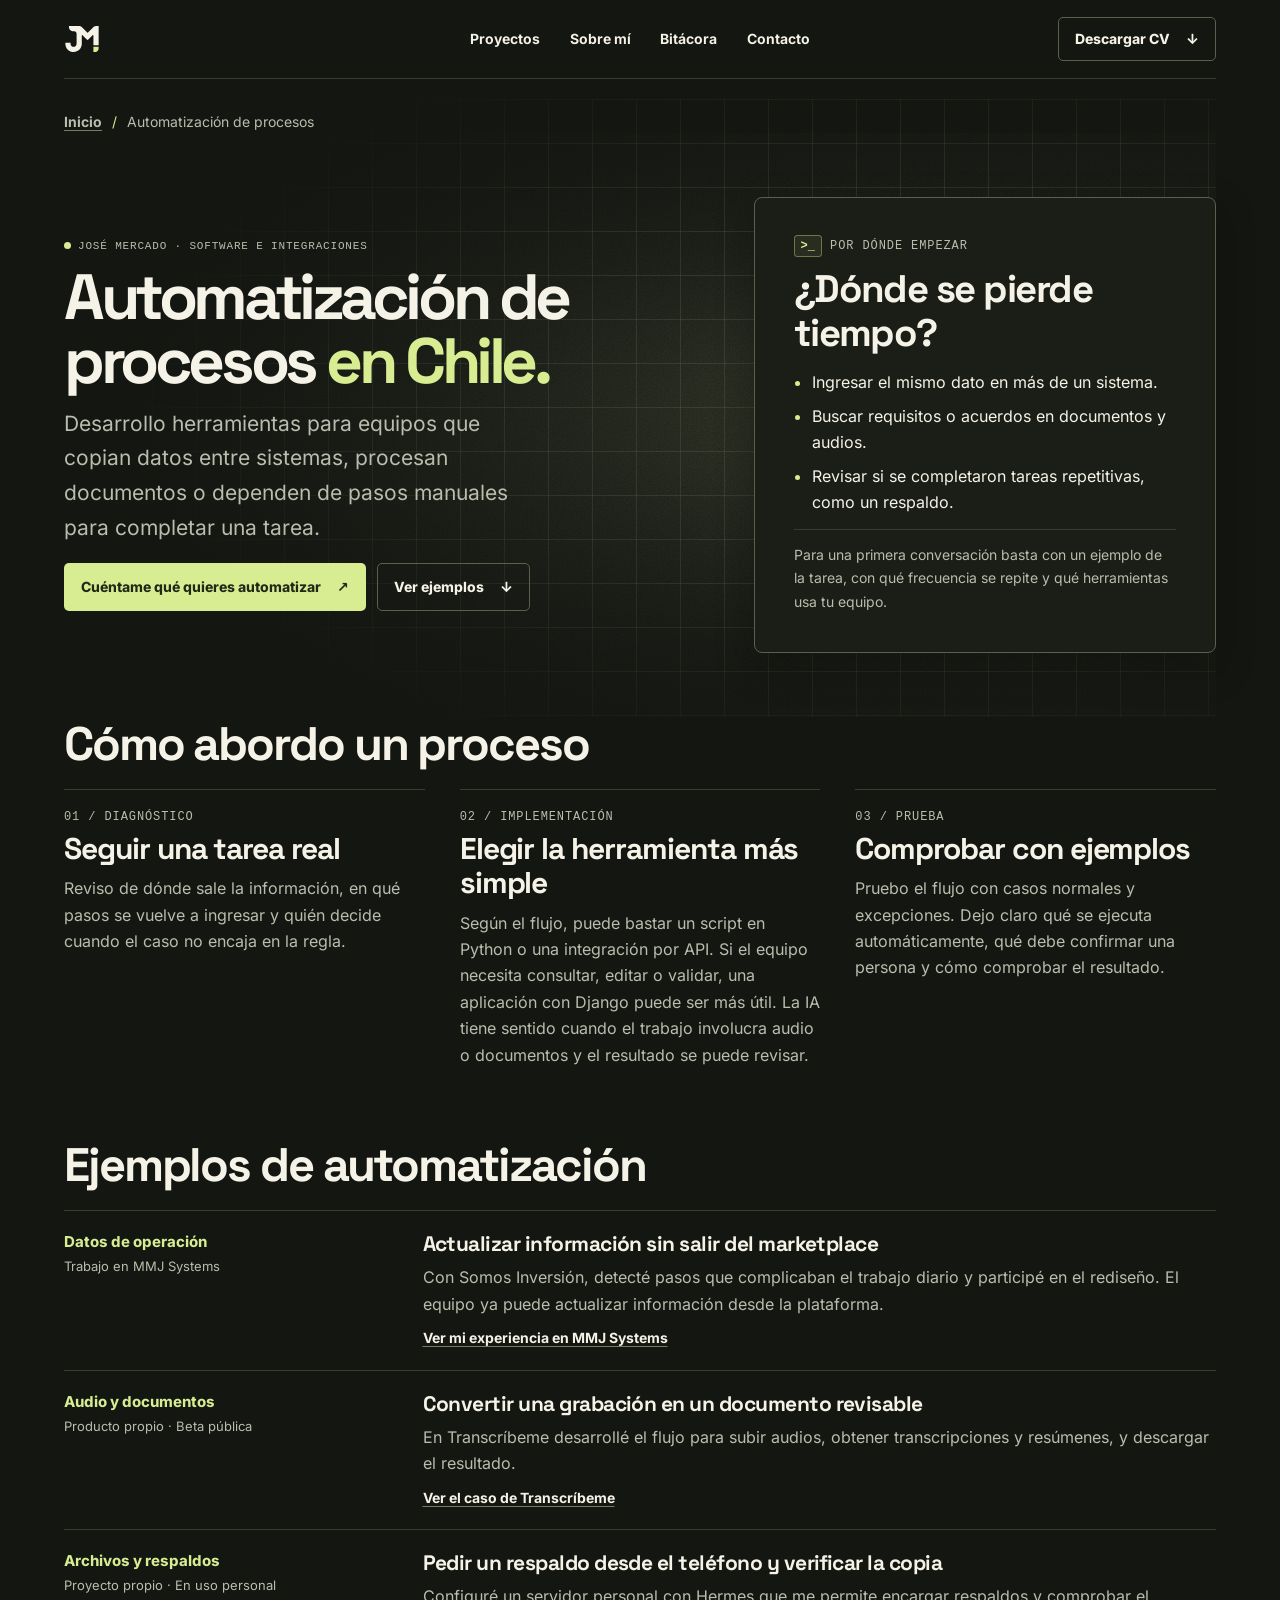
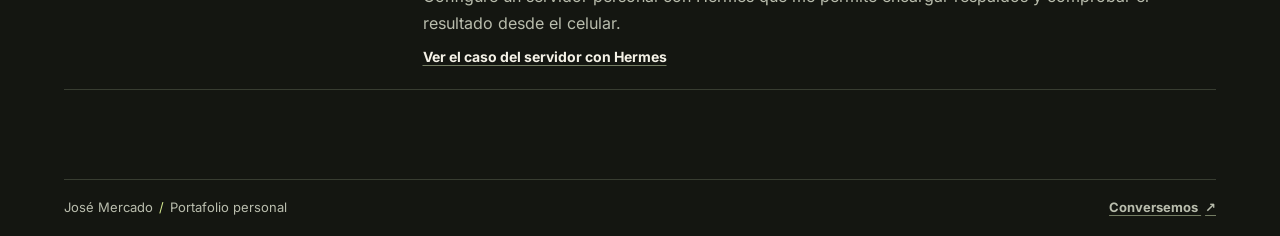
==== automatizacion/index.html @ 2c419023 "feat: integra el portafolio Estudio técnico y su base de SEO" ====
<!doctype html>
<html lang="es-CL">
<head>
  <meta charset="utf-8">
  <meta name="viewport" content="width=device-width, initial-scale=1">
  <meta name="theme-color" content="#141611">
  <meta name="description" content="Automatización de procesos en Chile con José Mercado: desarrollo de software e integraciones para reducir tareas manuales y conectar datos y documentos.">
  <meta name="robots" content="max-image-preview:large">
  <title>Automatización de procesos en Chile | José Mercado</title>
  <link rel="canonical" href="https://josemercado.cl/automatizacion/">
  <meta property="og:type" content="website">
  <meta property="og:site_name" content="José Mercado">
  <meta property="og:locale" content="es_CL">
  <meta property="og:title" content="Automatización de procesos en Chile | José Mercado">
  <meta property="og:description" content="Desarrollo software e integraciones para reducir tareas manuales y conectar datos y documentos.">
  <meta property="og:url" content="https://josemercado.cl/automatizacion/">
  <meta property="og:image" content="https://josemercado.cl/assets/social/jose-mercado.jpg">
  <meta property="og:image:width" content="1200">
  <meta property="og:image:height" content="630">
  <meta property="og:image:alt" content="Retrato de José Mercado junto a su monograma JM">
  <meta name="twitter:card" content="summary_large_image">
  <link rel="icon" type="image/svg+xml" sizes="any" href="../assets/monograma-jm.svg">
  <link rel="stylesheet" href="../assets/fonts/brand.css">
  <link rel="stylesheet" href="../assets/site.css">
  <script type="application/ld+json">
  {
    "@context": "https://schema.org",
    "@graph": [
      {
        "@type": "WebPage",
        "@id": "https://josemercado.cl/automatizacion/#pagina",
        "url": "https://josemercado.cl/automatizacion/",
        "name": "Automatización de procesos en Chile | José Mercado",
        "inLanguage": "es-CL",
        "isPartOf": {"@id": "https://josemercado.cl/#website"},
        "mainEntity": {"@id": "https://josemercado.cl/automatizacion/#servicio"},
        "breadcrumb": {"@id": "https://josemercado.cl/automatizacion/#migas"}
      },
      {
        "@type": "Service",
        "@id": "https://josemercado.cl/automatizacion/#servicio",
        "name": "Automatización de procesos",
        "serviceType": "Automatización de procesos y desarrollo de software",
        "provider": {"@type": "Person", "@id": "https://josemercado.cl/#jose-mercado", "name": "José Mercado", "url": "https://josemercado.cl/"},
        "areaServed": {"@type": "Country", "name": "Chile"}
      },
      {
        "@type": "BreadcrumbList",
        "@id": "https://josemercado.cl/automatizacion/#migas",
        "itemListElement": [
          {"@type": "ListItem", "position": 1, "name": "Inicio", "item": "https://josemercado.cl/"},
          {"@type": "ListItem", "position": 2, "name": "Automatización de procesos", "item": "https://josemercado.cl/automatizacion/"}
        ]
      }
    ]
  }
  </script>
</head>
<body>
  <a class="skip" href="#contenido">Ir al contenido</a>
  <header class="shell">
    <nav class="nav" aria-label="Navegación principal">
      <a class="brand" href="../" aria-label="José Mercado, inicio"><img class="brand-mark" src="../assets/monograma-jm.svg" width="60" height="60" alt=""></a>
      <div class="nav-links"><a href="../#proyectos">Proyectos</a><a href="../#perfil">Sobre mí</a><a href="../#bitacora">Bitácora</a><a href="../#contacto">Contacto</a></div>
      <a class="button button-outline nav-cv" href="../cv/jose-mercado.pdf" download>Descargar CV <span aria-hidden="true">↓</span></a>
    </nav>
  </header>
  <main class="shell case-page" id="contenido" tabindex="-1">
    <nav class="breadcrumbs" aria-label="Ruta de navegación">
      <a class="text-link" href="../">Inicio</a><span aria-hidden="true">/</span><span aria-current="page">Automatización de procesos</span>
    </nav>
    <header class="case-feature service-feature">
      <div>
        <p class="eyebrow case-meta"><span class="status-dot" aria-hidden="true"></span> José Mercado · Software e integraciones</p>
        <h1>Automatización de procesos <em>en Chile.</em></h1>
        <p class="case-lead">Desarrollo herramientas para equipos que copian datos entre sistemas, procesan documentos o dependen de pasos manuales para completar una tarea.</p>
        <div class="actions">
          <a class="button button-solid" href="mailto:josemercado.musica@gmail.com?subject=Automatizaci%C3%B3n%20de%20procesos">Cuéntame qué quieres automatizar <span aria-hidden="true">↗</span></a>
          <a class="button button-outline" href="#ejemplos">Ver ejemplos <span aria-hidden="true">↓</span></a>
        </div>
      </div>
      <aside class="service-panel">
        <p class="eyebrow"><span class="terminal-prompt" aria-hidden="true">&gt;_</span> Por dónde empezar</p>
        <h2>¿Dónde se pierde tiempo?</h2>
        <ul>
          <li>Ingresar el mismo dato en más de un sistema.</li>
          <li>Buscar requisitos o acuerdos en documentos y audios.</li>
          <li>Revisar si se completaron tareas repetitivas, como un respaldo.</li>
        </ul>
        <p>Para una primera conversación basta con un ejemplo de la tarea, con qué frecuencia se repite y qué herramientas usa tu equipo.</p>
      </aside>
    </header>
    <section class="service-section" aria-labelledby="enfoque">
      <h2 id="enfoque">Cómo abordo un proceso</h2>
      <div class="case-details">
        <section><p class="eyebrow">01 / Diagnóstico</p><h3>Seguir una tarea real</h3><p>Reviso de dónde sale la información, en qué pasos se vuelve a ingresar y quién decide cuando el caso no encaja en la regla.</p></section>
        <section><p class="eyebrow">02 / Implementación</p><h3>Elegir la herramienta más simple</h3><p>Según el flujo, puede bastar un script en Python o una integración por API. Si el equipo necesita consultar, editar o validar, una aplicación con Django puede ser más útil. La IA tiene sentido cuando el trabajo involucra audio o documentos y el resultado se puede revisar.</p></section>
        <section><p class="eyebrow">03 / Prueba</p><h3>Comprobar con ejemplos</h3><p>Pruebo el flujo con casos normales y excepciones. Dejo claro qué se ejecuta automáticamente, qué debe confirmar una persona y cómo comprobar el resultado.</p></section>
      </div>
    </section>
    <section class="service-section" aria-labelledby="ejemplos">
      <h2 id="ejemplos">Ejemplos de automatización</h2>
      <div class="data-list">
        <article class="data-row">
          <div class="data-meta"><span>Datos de operación</span><span>Trabajo en MMJ Systems</span></div>
          <div><h3>Actualizar información sin salir del marketplace</h3><p>Con Somos Inversión, detecté pasos que complicaban el trabajo diario y participé en el rediseño. El equipo ya puede actualizar información desde la plataforma.</p><a class="text-link" href="../#experiencia">Ver mi experiencia en MMJ Systems</a></div>
        </article>
        <article class="data-row">
          <div class="data-meta"><span>Audio y documentos</span><span>Producto propio · Beta pública</span></div>
          <div><h3>Convertir una grabación en un documento revisable</h3><p>En Transcríbeme desarrollé el flujo para subir audios, obtener transcripciones y resúmenes, y descargar el resultado.</p><a class="text-link" href="../proyectos/transcribeme.html">Ver el caso de Transcríbeme</a></div>
        </article>
        <article class="data-row">
          <div class="data-meta"><span>Archivos y respaldos</span><span>Proyecto propio · En uso personal</span></div>
          <div><h3>Pedir un respaldo desde el teléfono y verificar la copia</h3><p>Configuré un servidor personal con Hermes que me permite encargar respaldos y comprobar el resultado desde el celular.</p><a class="text-link" href="../proyectos/servidor-hermes.html">Ver el caso del servidor con Hermes</a></div>
        </article>
      </div>
    </section>
  </main>
  <footer class="footer shell"><span>José Mercado <span class="footer-divider" aria-hidden="true">/</span> Portafolio personal</span><a class="text-link" href="../#contacto">Conversemos <span aria-hidden="true">↗</span></a></footer>
</body>
</html>
---- assets/fonts/brand.css ----
@font-face {
  font-family: "Space Grotesk";
  src: url("space-grotesk-latin.woff2") format("woff2");
  font-style: normal;
  font-weight: 300 700;
  font-display: swap;
}

@font-face {
  font-family: Inter;
  src: url("inter-latin.woff2") format("woff2");
  font-style: normal;
  font-weight: 400 800;
  font-display: swap;
}

:root {
  --brand-display: "Space Grotesk", system-ui, sans-serif;
  --brand-body: Inter, system-ui, sans-serif;
  --brand-mono: "SFMono-Regular", Consolas, "Liberation Mono", monospace;
}
---- assets/site.css ----
:root {
  --bg: #141611;
  --panel: #1b1e16;
  --text: #f5f2e7;
  --muted: #b9bdad;
  --line: #383d31;
  --line-control: #59614d;
  --accent: #d8ec91;
  --accent-ink: #222817;
  --record: #ed8872;
  --paper: #edebdc;
  --paper-ink: #272b20;
  --paper-muted: #515747;
  --paper-line: #c9cbbb;
  --gutter: clamp(21px, 5vw, 72px);
  --wide: 1264px;
  --inset: clamp(130px, 15vw, 214px);
  --radius-control: 5px;
  --radius-surface: 8px;
  --radius-inset: 4px;
  --shadow-surface: 0 14px 36px #080a075c;
  --grain: url("media/grano.svg");
  --cable-route: url("media/ruta-senal.svg");
  --scan-lines: repeating-linear-gradient(180deg, #d8ec9112 0 1px, transparent 1px 5px);
  --work-grid:
    linear-gradient(#b5cb9030 1px, transparent 1px),
    linear-gradient(90deg, #b5cb9030 1px, transparent 1px);
  --mono: var(--brand-mono);
  color-scheme: dark;
  scroll-behavior: smooth;
  font-family: var(--brand-body);
  color: var(--text);
  background: var(--bg);
}

*, *::before, *::after { box-sizing: border-box; }
body { margin: 0; line-height: 1.65; }
img, video { display: block; max-width: 100%; }
a { color: inherit; text-decoration: none; }
button { color: inherit; font: inherit; cursor: pointer; }
h1, h2, h3, h4, p, figure { margin: 0; }
h1, h2, h3, h4 { font-family: var(--brand-display); font-weight: 700; line-height: 1.15; }
.journey h2 em, .section h2 em, .case-feature h1 em {
  color: var(--heading-accent, var(--accent));
  font: inherit;
}
:focus-visible { outline: 2px solid var(--accent); outline-offset: 5px; }
::selection { color: var(--accent-ink); background: var(--accent); }
[hidden] { display: none !important; }
[id] { scroll-margin-block-start: 24px; }
main:focus { outline: none; }
.sr-only {
  position: absolute;
  width: 1px;
  height: 1px;
  padding: 0;
  margin: -1px;
  clip-path: inset(50%);
  overflow: hidden;
  white-space: nowrap;
}

.shell { width: min(var(--wide), calc(100% - var(--gutter) - var(--gutter))); margin-inline: auto; }
.skip {
  position: fixed;
  z-index: 10;
  inset: 12px auto auto 12px;
  padding: 8px 16px;
  transform: translateY(-150%);
  color: var(--accent-ink);
  background: var(--accent);
  font-weight: 750;
}
.skip:focus { transform: translateY(0); }
.nav {
  display: grid;
  grid-template-columns: minmax(0, 1fr) auto minmax(0, 1fr);
  align-items: center;
  gap: 24px;
  min-height: 79px;
  border-bottom: 1px solid var(--line);
}
.brand {
  width: max-content;
  min-width: 44px;
  min-height: 44px;
  display: inline-grid;
  place-items: center;
  margin-inline-start: -12px;
}
.brand-mark { width: 60px; height: 60px; }
.nav-links { display: flex; align-items: center; gap: clamp(15px, 2.3vw, 33px); font-size: 14px; font-weight: 680; }
.nav-links a { display: inline-flex; align-items: center; min-height: 44px; }
.nav-links a:hover, .text-link:hover { color: var(--accent); }
.nav-cv { justify-self: end; }
.button {
  min-height: 48px;
  display: inline-flex;
  align-items: center;
  justify-content: space-between;
  gap: 16px;
  padding: 9px 16px;
  border: 1px solid transparent;
  border-radius: var(--radius-control);
  font-size: 14px;
  font-weight: 760;
  line-height: 1.3;
}
.button span { flex: none; }
.button-solid { color: var(--accent-ink); background: var(--accent); }
.button-solid:hover { background: #e7f3ba; }
.button-outline { border-color: var(--line-control); }
.button-outline:hover { border-color: var(--accent); color: var(--accent); }
.nav .button { min-height: 44px; }
.actions { display: flex; flex-wrap: wrap; gap: 11px; }
.eyebrow {
  font: 500 12px/1.5 var(--mono);
  color: var(--muted);
  text-transform: uppercase;
  letter-spacing: .075em;
}
.signal-dot, .status-dot, .record-dot {
  display: inline-block;
  width: 7px;
  height: 7px;
  flex: 0 0 7px;
  border-radius: 50%;
  background: var(--accent);
}
.record-dot { background: var(--record); }

.hero {
  display: grid;
  grid-template-columns: minmax(0, .91fr) minmax(0, 1.09fr);
  gap: clamp(32px, 5vw, 72px);
  align-items: center;
  padding-block: clamp(52px, 6vw, 87px) 49px;
}
.hero-copy { min-width: 0; }
.hero-index { display: flex; align-items: center; gap: 10px; margin-bottom: 22px; }
.terminal-prompt {
  flex: none;
  padding: 3px 6px;
  border: 1px solid #d8ec9161;
  border-radius: 3px;
  background: #d8ec9113;
  color: var(--accent);
  font: 700 12px/1.15 var(--mono);
  letter-spacing: 0;
}
.index-divider { color: #7e846d; }
.hero h1 {
  font-size: clamp(60px, 7.25vw, 113px);
  letter-spacing: -.077em;
  line-height: .91;
  margin-inline-start: -.026em;
}
.hero-surname { display: block; }
.name-signal { color: var(--accent); }
.hero-role { max-width: 27ch; margin-top: 26px; font-weight: 710; font-size: clamp(20px, 2vw, 28px); line-height: 1.27; letter-spacing: -.037em; }
.hero-intro { max-width: 41ch; margin-block: 13px 23px; color: var(--muted); font-size: clamp(15px, 1.2vw, 17px); }
.hero-utilities { display: flex; flex-wrap: wrap; align-items: center; gap: 0 17px; margin-top: 8px; }
.hero-utilities .text-link { display: inline-flex; align-items: center; min-height: 44px; color: var(--muted); font-size: 13px; }
.hero-utilities .text-link:hover { color: var(--accent); }
.depth-section { position: relative; isolation: isolate; }
.depth-field { position: absolute; inset: 0; z-index: -1; overflow: hidden; pointer-events: none; }
.depth-field::before, .depth-field::after { content: ""; position: absolute; inset: -132px 0; }
html[data-motion="on"] .depth-field::before {
  transform: translate3d(0, calc(var(--depth-phase, 0) * var(--depth-far, 106px)), 0);
}
html[data-motion="on"] .depth-field::after {
  transform: translate3d(0, calc(var(--depth-phase, 0) * var(--depth-near, -84px)), 0);
}
.depth-stage {
  --depth-far: 156px;
  --depth-near: -80px;
  background:
    radial-gradient(ellipse at 82% 17%, #30261b 0%, transparent 59%),
    radial-gradient(ellipse at 8% 19%, #25311b 0%, transparent 57%),
    var(--bg);
}
.depth-stage .depth-field::before {
  inset: -162px 0 auto 9%;
  height: clamp(610px, 67vw, 960px);
  background: url("media/sala-jazz-parallax.webp") center 42% / cover no-repeat;
  mask-image: radial-gradient(ellipse 82% 81% at 80% 22%, #000 29%, transparent 87%);
  opacity: .38;
}
.depth-stage .depth-field::after {
  background:
    radial-gradient(ellipse at 8% 32%, #14161166 0%, transparent 53%),
    var(--cable-route) right 3vw top 178px / min(1010px, 84%) auto no-repeat,
    var(--scan-lines) left top 122px / 55% 455px no-repeat,
    linear-gradient(transparent 16%, #1416117a 49%, var(--bg) 87%),
    var(--grain);
  opacity: .68;
}
.depth-stage .discipline-strip { background: #141611a8; }

.depth-work {
  --depth-far: 124px;
  --depth-near: -96px;
  background: radial-gradient(ellipse at 85% 22%, #303b25 0%, transparent 71%), #181d15;
}
.depth-work .depth-field::before, .case-feature::before {
  background: var(--work-grid);
  background-size: 44px 44px;
}
.depth-work .depth-field::before {
  mask-image: radial-gradient(ellipse 74% 62% at 77% 42%, #000 19%, transparent 100%);
}
.depth-work .depth-field::after {
  background:
    repeating-linear-gradient(90deg, #d8ec914f 0 1px, transparent 1px 13px) right 9% top 25% / min(23vw, 290px) 9px no-repeat,
    radial-gradient(ellipse at 1% 77%, #89a07125 0%, transparent 52%),
    var(--grain);
  opacity: .55;
}
.depth-work .case-card { box-shadow: var(--shadow-surface); }
.depth-work .gallery-card { background: #1b2018f5; }

.depth-sound {
  border-top: 1px solid #393427;
  background: radial-gradient(ellipse at 24% 36%, #392b20 0%, transparent 66%), #1a1914;
}
.depth-sound .depth-field::before {
  background: repeating-radial-gradient(circle closest-side at 86% 36%, #dbbb8e24 0 1px, transparent 1px 11px);
  mask-image: radial-gradient(ellipse 67% 67% at 88% 40%, #000 5%, transparent 100%);
}
.depth-sound .depth-field::after {
  background:
    radial-gradient(ellipse at 56% 104%, #141611 31%, transparent 68%),
    var(--cable-route) right -6vw top 20% / min(800px, 83%) auto no-repeat,
    var(--grain);
  opacity: .60;
}
.depth-sound .profile-portrait img {
  border: 1px solid #a4916b66;
  box-shadow: var(--shadow-surface);
}

.film { min-width: 0; }
.signal-console {
  --console-active: var(--accent);
  padding: 0 clamp(7px, 1vw, 13px);
  border: 1px solid #4e5941;
  border-radius: var(--radius-surface);
  background: linear-gradient(157deg, #252b1f, #151912 69%);
  box-shadow: var(--shadow-surface);
}
.signal-console[data-channel="0"] { --console-active: var(--record); }
.console-header, .console-channels {
  display: flex;
  align-items: center;
  justify-content: space-between;
  font: 500 11px/1.2 var(--mono);
  color: var(--muted);
  letter-spacing: .075em;
  text-transform: uppercase;
}
.console-header { min-height: 36px; gap: 12px; }
.console-label { display: inline-flex; align-items: center; gap: 8px; }
.console-port {
  display: inline-grid;
  place-items: center;
  width: 12px;
  height: 12px;
  border: 1px solid currentColor;
  border-radius: 50%;
  color: #9da78c;
  flex: 0 0 12px;
}
.console-port::after { content: ""; width: 4px; height: 4px; border-radius: 50%; background: currentColor; }
.console-meter {
  width: clamp(54px, 14%, 86px);
  height: 7px;
  background: linear-gradient(90deg, var(--accent) 0 61%, #535e46 61%);
  mask-image: repeating-linear-gradient(90deg, #000 0 4px, transparent 4px 7px);
}
.console-channels { display: grid; grid-template-columns: repeat(3, minmax(0, 1fr)); min-height: 37px; }
.console-channel { position: relative; display: flex; align-items: center; justify-content: center; gap: clamp(4px, .8vw, 10px); padding-inline: 3px; }
.console-channel + .console-channel { border-inline-start: 1px solid var(--line-control); }
.console-channel b { font-weight: 500; color: #a1ad91; }
.signal-console[data-channel="0"] .console-channel:nth-child(1) .console-port,
.signal-console[data-channel="1"] .console-channel:nth-child(2) .console-port,
.signal-console[data-channel="2"] .console-channel:nth-child(3) .console-port {
  color: var(--console-active);
}
.film-frame {
  position: relative;
  aspect-ratio: 16 / 9.4;
  isolation: isolate;
  overflow: hidden;
  border: 1px solid #50523f;
  border-radius: var(--radius-surface);
  background: radial-gradient(ellipse at 42% 58%, #493c29 0%, #25281e 50%, #151611 100%);
}
.film-frame::after, .case-feature .case-visual::after {
  content: "";
  position: absolute;
  inset: 8px;
  z-index: 2;
  border: 1px solid currentColor;
  border-radius: var(--radius-inset);
  opacity: .25;
  pointer-events: none;
}
.film-frame::after { color: var(--text); opacity: .16; }
.film-backplate { display: none; position: absolute; inset: -10% 0; width: 100%; height: 120%; object-fit: cover; }
.film-window { position: absolute; inset: 0; overflow: hidden; }
.film-scene { position: absolute; inset: 0; visibility: hidden; opacity: 0; }
.film-frame[data-scene="0"] .film-room,
.film-frame[data-scene="1"] .film-transcript,
.film-frame[data-scene="2"] .film-hermes { visibility: visible; opacity: 1; }
.film-poster, .film-video { position: absolute; inset: 0; width: 100%; height: 100%; object-fit: cover; }
.film-poster { z-index: 1; }
.film-frame[data-video-ready] .film-poster { visibility: hidden; }
html[data-motion="on"] .film-backplate[src] { display: block; transform: translate3d(0, var(--parallax-back, 0px), 0); }
html[data-motion="on"] .film-window {
  inset: 14% 8.5% 11%;
  transform: translate3d(0, var(--parallax-front, 0px), 0);
  border: 1px solid #fff4d54d;
  border-radius: var(--radius-control);
  box-shadow: var(--shadow-surface);
}
html[data-motion="on"] .film-scene { transition: opacity 220ms ease, visibility 220ms; }
.film-transcript, .film-hermes {
  display: grid;
  grid-template-rows: auto minmax(0, 1fr);
  align-items: center;
  justify-items: center;
  gap: 10px;
  padding: 15px min(7%, 32px);
  background: #20251a;
}
.film-transcript img { width: min(97%, 410px); max-height: 100%; object-fit: contain; height: auto; border-radius: 6px; }
.film-hermes .flow-mini { width: min(100%, 410px); }
.film-mark {
  position: absolute;
  z-index: 3;
  inset: auto auto 18px 18px;
  display: flex;
  align-items: center;
  gap: 8px;
  padding: 7px 9px;
  background: #161913e8;
  color: #f6f1dd;
  border: 1px solid #dee3b43c;
  border-radius: 3px;
  font: 500 clamp(8px, .9vw, 11px)/1.4 var(--mono);
  letter-spacing: .06em;
}
.film-mark .signal-dot { width: 6px; height: 6px; flex-basis: 6px; }
.film-mark .signal-dot { background: var(--console-active, var(--accent)); }
.film-caption {
  min-height: 52px;
  display: flex;
  flex-wrap: wrap;
  align-items: center;
  justify-content: space-between;
  gap: 0 12px;
  padding-top: 7px;
  color: var(--muted);
  font-size: 13px;
}
.film-caption strong { color: var(--text); font-weight: 750; }
.film-note::before { content: " / "; opacity: .8; }
.film-progress { display: none; }
html[data-motion="on"] .film-progress { display: inline-flex; align-items: center; gap: 9px; font: 11px var(--mono); }
.film-progress-track { display: block; width: clamp(45px, 7vw, 92px); height: 2px; background: var(--line); }
.film-progress-track span { display: block; width: 100%; height: 100%; background: var(--accent); transform: scaleX(0); transform-origin: left; }
.motion-button {
  display: inline-flex;
  align-items: center;
  gap: 5px;
  min-height: 44px;
  padding: 0 4px;
  background: transparent;
  border: 0;
  color: var(--muted);
  font-size: 12px;
  font-weight: 680;
}
.motion-button:hover, .motion-button[aria-pressed="true"] { color: var(--accent); }
.motion-button svg { width: 16px; height: 16px; }
html[data-motion="off"] { scroll-behavior: auto; }

.journey { grid-column: 1 / -1; min-width: 0; }
html[data-motion="on"] #recorrido { scroll-margin-block-start: clamp(130px, 43vh, 430px); }
.journey-heading { margin-bottom: 23px; }
.journey h2 { font-size: clamp(31px, 4vw, 59px); letter-spacing: -.057em; }
.journey-hint { display: none; }
html[data-motion="on"] .journey-hint { display: block; margin-top: 7px; color: var(--muted); font-size: 13px; }
.journey-hint span { color: var(--accent); }
.journey-chapters { display: grid; grid-template-columns: repeat(3, minmax(0, 1fr)); gap: 20px; list-style: none; margin: 0; padding: 0; }
.journey-chapter { position: relative; min-width: 0; border-top: 1px solid var(--line); padding-block: 19px 12px; }
.journey-chapter .eyebrow span, .journey-exit { color: var(--accent); }
.journey-chapter h3 { margin-block: 8px; font-size: clamp(21px, 2.4vw, 33px); letter-spacing: -.042em; }
.journey-chapter > p:not(.eyebrow) { color: var(--muted); }
.journey-chapter .text-link, .journey-exit { margin-top: 11px; font-size: 14px; }
.chapter-still { margin-top: 13px; }
.chapter-still img { width: 100%; height: auto; border: 1px solid var(--line); border-radius: 6px; }
.chapter-flow { padding: 10px 12px; border: 1px solid var(--line); border-radius: 6px; background: var(--panel); font: 13px/1.55 var(--mono); }
.chapter-flow span { color: var(--accent); }

@media (min-width: 881px) and (min-height: 660px) {
  html[data-motion="on"] .hero { grid-template-rows: auto 1fr; align-items: start; row-gap: clamp(41px, 5vw, 72px); }
  html[data-motion="on"] .hero-copy { grid-column: 1; grid-row: 1; }
  html[data-motion="on"] .film { grid-column: 2; grid-row: 1 / span 2; position: sticky; align-self: start; top: clamp(20px, 8vh, 88px); }
  html[data-motion="on"] .journey { grid-column: 1; grid-row: 2; }
  html[data-motion="on"] .journey-chapters { grid-template-columns: 1fr; gap: 0; }
  html[data-motion="on"] .journey-chapter { min-height: 210px; padding: 24px 0 28px 17px; border-left: 1px solid var(--line); }
  html[data-motion="on"] .journey-chapter[data-current] { border-left-color: var(--accent); }
  html[data-motion="on"] .chapter-still { position: absolute; width: 1px; height: 1px; padding: 0; margin: -1px; clip-path: inset(50%); overflow: hidden; }
}

.discipline-strip {
  display: grid;
  grid-template-columns: repeat(3, minmax(0, 1fr));
  margin: 0;
  padding: 0;
  list-style: none;
  border-block: 1px solid var(--line);
  font-weight: 650;
  font-size: 13px;
  color: var(--muted);
}
.discipline-strip li { padding-block: 15px; }
.discipline-strip li + li { border-left: 1px solid var(--line); padding-inline-start: clamp(10px, 2.5vw, 34px); }
.discipline-strip span { font: 12px var(--mono); color: var(--accent); margin-inline-end: 9px; }

.section { padding-block: clamp(58px, 7vw, 101px); }
.section + .section { border-top: 1px solid var(--line); }
.section-heading { display: grid; grid-template-columns: var(--inset) minmax(0, 1fr); margin-bottom: clamp(27px, 3.25vw, 46px); }
.section-index { padding-top: 8px; }
.section-index > span { color: var(--accent); }
.section h2 { font-size: clamp(34px, 5vw, 68px); letter-spacing: -.065em; }
.section h2 em { letter-spacing: -.05em; }
.section-heading p:not(.section-index) { margin-top: 10px; color: var(--muted); max-width: 58ch; }
.section-inset { margin-inline-start: var(--inset); }
.project-grid { display: grid; grid-template-columns: repeat(2, minmax(0, 1fr)); gap: clamp(15px, 2.2vw, 29px); }
.case-card {
  display: flex;
  flex-direction: column;
  position: relative;
  border: 1px solid var(--line);
  border-radius: var(--radius-surface);
  background: var(--panel);
}
.case-card:hover, .case-card:focus-within { border-color: var(--line-control); }
.case-visual {
  position: relative;
  aspect-ratio: 2.02;
  display: grid;
  place-items: center;
  padding: 32px 12% 16px;
  overflow: hidden;
  border-radius: calc(var(--radius-surface) - 1px) calc(var(--radius-surface) - 1px) 0 0;
}
.case-visual-transcript { color: #324340; background: #d3ddd0; }
.case-visual-hermes { color: #dce6c0; background: #303a29; }
.case-visual::before {
  content: "";
  position: absolute;
  inset: 0;
  background-size: 25px 25px;
  background-image: linear-gradient(to right, currentcolor 1px, transparent 1px), linear-gradient(to bottom, currentcolor 1px, transparent 1px);
  opacity: .10;
  pointer-events: none;
}
.visual-label { position: absolute; inset: 12px auto auto 13px; font: 500 10px/1.4 var(--mono); letter-spacing: .055em; }
.transcript-sample { z-index: 1; width: min(100%, 330px); height: auto; border-radius: 6px; box-shadow: 0 15px 36px #18272129; }
.flow-mini {
  z-index: 1;
  position: relative;
  width: min(100%, 330px);
  display: grid;
  gap: 7px;
  margin: 0;
  padding: 10px;
  list-style: none;
  border: 1px solid #a2b48b6b;
  border-radius: var(--radius-surface);
  background: #20281b;
  box-shadow: 0 15px 36px #161e1370;
  font-size: clamp(10px, 1.25vw, 13px);
}
.flow-mini > li {
  z-index: 1;
  display: grid;
  grid-template-columns: 24px 1fr auto;
  gap: 8px;
  align-items: center;
  padding: 6px 8px;
  border-radius: var(--radius-inset);
  background: #2a3524;
  line-height: 1.3;
}
.flow-key { color: var(--accent); font: 11px/1.3 var(--mono); }
.flow-key::before { content: ""; display: inline-block; width: 4px; height: 4px; margin-right: 4px; border-block-start: 1px solid; border-inline-end: 1px solid; transform: rotate(45deg) translateY(-1px); }
.flow-check { color: var(--accent); }
.case-body { display: flex; flex: 1; flex-direction: column; align-items: start; padding: clamp(18px, 2.45vw, 32px); }
.case-meta { display: flex; align-items: baseline; gap: 7px; font-size: 11px; }
.case-body h3 { margin-top: 9px; font-size: clamp(23px, 3.1vw, 38px); font-weight: 760; letter-spacing: -.05em; }
.case-body h3 a::after { content: ""; position: absolute; z-index: 2; inset: 0; border-radius: var(--radius-surface); }
.card-link:focus-visible::after { outline: 2px solid var(--accent); outline-offset: 4px; }
.card-link:focus-visible { outline: 0; }
.case-body > p:not(.case-meta) { margin: 9px 0 19px; color: var(--muted); max-width: 49ch; }
.case-more { margin-top: auto; color: var(--accent); font-size: 14px; font-weight: 735; }
.case-more span, .text-link span { margin-inline-start: 4px; }
.more-projects { padding-top: 44px; }
.gallery-heading { display: flex; flex-wrap: wrap; justify-content: space-between; align-items: end; gap: 12px; margin-bottom: 14px; }
.gallery-heading .minor-heading { margin-bottom: 4px; }
.gallery-heading p { color: var(--muted); font-size: 14px; }
.gallery-controls { display: flex; gap: 7px; }
.gallery-controls button {
  display: inline-grid;
  place-items: center;
  width: 44px;
  height: 44px;
  padding: 0;
  border: 1px solid var(--line-control);
  border-radius: var(--radius-control);
  background: var(--bg);
  color: var(--accent);
  font-size: 21px;
}
.gallery-controls button:not([aria-disabled="true"]):hover { border-color: var(--accent); }
.gallery-controls button[aria-disabled="true"] { border-color: var(--line); color: var(--muted); opacity: .65; cursor: default; }
.gallery-rail {
  position: relative;
  display: grid;
  grid-auto-flow: column;
  grid-auto-columns: min(86%, 366px);
  gap: clamp(10px, 2vw, 17px);
  overflow-x: auto;
  overscroll-behavior-inline: contain;
  padding-bottom: 13px;
  scroll-snap-type: x proximity;
  scrollbar-color: #717a60 var(--panel);
}
html[data-motion="off"] .gallery-rail { scroll-snap-type: none; }
.gallery-card {
  scroll-snap-align: start;
  display: flex;
  flex-direction: column;
  gap: 10px;
  min-width: 0;
  padding: clamp(16px, 2vw, 23px);
  background: var(--panel);
  border: 1px solid var(--line);
  border-radius: var(--radius-surface);
}
.gallery-card h4 { font-size: clamp(20px, 2.2vw, 26px); letter-spacing: -.035em; }
.gallery-card p:not(.eyebrow) { color: var(--muted); font-size: 14px; overflow-wrap: anywhere; }
.gallery-card .eyebrow span { color: var(--accent); }
.gallery-card .gallery-status { margin-top: auto; padding-top: 10px; border-top: 1px solid var(--line); }

.minor-heading { margin-bottom: 15px; font-size: 21px; font-weight: 740; letter-spacing: -.03em; }
.data-list { border-top: 1px solid var(--line); }
.data-row { display: grid; grid-template-columns: minmax(135px, .63fr) minmax(0, 1.55fr); gap: clamp(16px, 3vw, 36px); padding-block: 19px; border-bottom: 1px solid var(--line); }
.data-meta { font-size: 13px; color: var(--muted); line-height: 1.55; }
.data-meta span { display: block; }
.data-meta span:first-child { margin-bottom: 3px; color: var(--accent); font-size: 15px; font-weight: 745; }
.data-row h3, .data-row h4 { margin-bottom: 6px; font-size: clamp(17px, 1.8vw, 21px); letter-spacing: -.025em; line-height: 1.35; }
.data-row p, .about-copy > p { color: var(--muted); }
.data-row p + p { margin-top: 9px; }
.text-link { display: inline-block; width: fit-content; text-decoration: underline; text-decoration-color: #747d63; text-underline-offset: .23em; text-decoration-thickness: 1px; font-weight: 700; }
.data-row .text-link, .credits .text-link { margin-top: 9px; font-size: 14px; }

.about-grid { display: grid; grid-template-columns: minmax(0, .8fr) minmax(0, 1.2fr); gap: clamp(24px, 6vw, 84px); align-items: start; }
.profile-portrait { width: min(100%, 381px); }
.profile-portrait img { width: 100%; height: auto; border-radius: var(--radius-surface); }
.profile-portrait figcaption { padding-top: 10px; }
.about-copy > .lead { margin-bottom: 10px; color: var(--text); font-size: clamp(22px, 2.8vw, 38px); letter-spacing: -.045em; font-weight: 710; line-height: 1.23; max-width: 28ch; }
.record-story { margin-top: 24px; padding: 21px 0 0 21px; border-top: 1px solid var(--line); border-left: 1px solid var(--line); }
.record-story .eyebrow { display: flex; align-items: center; gap: 8px; }
.record-story h3 { margin-block: 8px; font-size: clamp(20px, 2.4vw, 29px); letter-spacing: -.04em; }
.record-story > p:not(.eyebrow), .credits article > p:not(.eyebrow) { color: var(--muted); }
.record-story .text-link { margin-top: 12px; font-size: 14px; }
.audio-work { margin-top: 45px; }
.credits-title { margin-top: 33px; }
.credits { display: grid; grid-template-columns: repeat(3, minmax(0, 1fr)); gap: clamp(17px, 2.5vw, 33px); }
.credits article { border-top: 1px solid var(--line); padding-top: 14px; font-size: 14px; }
.credits h4 { margin-block: 7px; font-size: 19px; letter-spacing: -.03em; }

.paper-section { --heading-accent: #465428; --muted: var(--paper-muted); color-scheme: light; background: var(--paper); color: var(--paper-ink); }
.paper-section .section-index > span { color: #40521f; }
.paper-section :focus-visible { outline-color: #4a5e24; }
.depth-journal {
  --depth-far: 58px;
  --depth-near: -62px;
  background: radial-gradient(ellipse at 59% 18%, #f8f4e8 0%, transparent 73%), var(--paper);
}
.depth-journal .depth-field::before {
  background: repeating-linear-gradient(transparent 0 28px, #6e784420 28px 29px);
  mask-image: linear-gradient(90deg, transparent 3%, #000 33%, #000 90%, transparent);
}
.depth-journal .depth-field::after {
  background:
    linear-gradient(90deg, transparent 50%, #9e735064 50% 100%) left clamp(26px, 11vw, 180px) center / 2px 100% no-repeat,
    var(--grain);
  opacity: .64;
}
.notebook-grid { display: grid; grid-template-columns: repeat(3, minmax(0, 1fr)); border-top: 1px solid var(--paper-line); border-left: 1px solid var(--paper-line); }
.notebook-entry { min-width: 0; padding: clamp(19px, 2.4vw, 32px); border-right: 1px solid var(--paper-line); border-bottom: 1px solid var(--paper-line); }
.depth-journal .notebook-grid { box-shadow: 0 15px 37px #494f2c17; }
.depth-journal .notebook-entry { background: #f8f5e9cf; }
.notebook-entry h3 { margin: 10px 0 8px; font-size: clamp(21px, 2.25vw, 28px); font-weight: 748; letter-spacing: -.04em; }
.notebook-entry > p:not(.eyebrow) { color: var(--paper-muted); }

.skills-grid { display: grid; grid-template-columns: repeat(2, minmax(0, 1fr)); gap: 23px clamp(15px, 3vw, 35px); }
.skills-group { border-top: 1px solid var(--line); padding-top: 14px; }
.skills-group h3 { margin-bottom: 11px; font-size: 17px; letter-spacing: -.02em; }
.tags { display: flex; flex-wrap: wrap; gap: 6px; }
.tag { display: inline-flex; align-items: center; min-height: 30px; gap: 5px; padding: 3px 7px; border: 1px solid var(--line); border-radius: 4px; color: var(--muted); font: 12px/1.3 var(--mono); }
.tech-tag { padding-inline-start: 4px; }
.tech-logo-box { display: inline-flex; justify-content: center; align-items: center; width: 22px; height: 22px; flex: 0 0 auto; padding: 3px; border-radius: 3px; background: #e9e9de; }
.tech-logo-box.stack { width: auto; gap: 3px; }
.tech-logo { width: 16px; height: 16px; object-fit: contain; }
.tech-logo-box.stack .tech-logo { width: 14px; height: 14px; }
.languages { display: grid; gap: 4px; margin: 0; font-size: 14px; }
.languages div { display: grid; grid-template-columns: minmax(87px, .55fr) 1fr; gap: 8px; }
.languages dd { margin: 0; color: var(--muted); }
.diplomas { margin-top: 28px; }
.diplomas summary { cursor: pointer; font-weight: 745; padding-block: 8px; }
.diplomas summary .eyebrow { margin-inline-start: 7px; }
.diploma-grid { display: grid; grid-template-columns: repeat(2, minmax(0, 1fr)); gap: 9px 24px; margin: 10px 0 0; padding: 0; list-style: none; }
.diploma-grid li { display: flex; flex-direction: column; padding: 10px 0; border-top: 1px solid var(--line); font-size: 14px; }
.diploma-grid li > span { color: var(--muted); }

.contact { display: grid; grid-template-columns: var(--inset) minmax(0, 1fr); }
.contact p:not(.section-index) { color: var(--muted); max-width: 54ch; margin-block: 10px 21px; }
.contact-links { display: flex; flex-wrap: wrap; gap: 7px 21px; margin-top: 19px; color: var(--muted); font-size: 14px; overflow-wrap: anywhere; }
.footer { display: flex; justify-content: space-between; flex-wrap: wrap; align-items: center; gap: 7px 18px; padding-block: 17px; border-top: 1px solid var(--line); color: var(--muted); font-size: 13px; }
.footer-divider { margin-inline: 2px; color: var(--accent); }

.case-page { padding-block: 31px clamp(55px, 7vw, 96px); }
.breadcrumbs { display: flex; flex-wrap: wrap; gap: 4px 10px; color: var(--muted); font-size: 14px; }
.breadcrumbs [aria-hidden="true"] { color: var(--accent); }
.case-feature {
  position: relative;
  isolation: isolate;
  display: grid;
  grid-template-columns: minmax(0, .85fr) minmax(0, 1.15fr);
  align-items: center;
  gap: clamp(23px, 5vw, 75px);
  padding-block: clamp(29px, 5vw, 68px);
}
.case-feature::before, .case-feature::after {
  content: "";
  position: absolute;
  z-index: -1;
  inset: 0;
  pointer-events: none;
  mask-image: radial-gradient(ellipse 78% 74% at 74% 49%, #000 24%, transparent 90%);
}
.case-feature::before { inset-block: -34px 0; }
.case-feature::after { background: var(--grain), radial-gradient(ellipse at 80% 48%, #373f28 0%, transparent 63%); opacity: .63; }
.case-feature h1 { margin-top: 10px; font-size: clamp(36px, 5.3vw, 78px); font-weight: 765; line-height: 1; letter-spacing: -.069em; overflow-wrap: anywhere; }
.case-heading { container-type: inline-size; }
.case-heading .case-domain {
  font-size: clamp(28px, 4.4vw, 67px);
  font-size: clamp(26px, 13.05cqi, 74px);
}
.case-feature .case-lead { max-width: 35ch; margin-top: 14px; color: var(--muted); font-size: clamp(16px, 1.8vw, 21px); }
.case-feature .actions { margin-top: 18px; }
.case-feature .case-visual { border: 1px solid var(--line-control); border-radius: var(--radius-surface); box-shadow: var(--shadow-surface); }
.case-feature .visual-label { inset: 15px auto auto 16px; }
.case-feature .transcript-sample, .case-feature .flow-mini { width: min(100%, 450px); }
.case-feature figcaption { margin-top: 10px; color: var(--muted); font-size: 13px; }
.case-details { display: grid; grid-template-columns: repeat(3, minmax(0, 1fr)); gap: clamp(17px, 3vw, 35px); }
.case-details section { border-top: 1px solid var(--line); padding-top: 18px; }
.case-details :is(h2, h3) { margin-block: 6px 9px; font-size: clamp(20px, 2.6vw, 30px); letter-spacing: -.035em; }
.case-details p:not(.eyebrow), .case-note p:not(.eyebrow) { color: var(--muted); }
.case-note { margin-block: 33px; padding: 16px 19px; border: 1px solid var(--line); border-left-color: var(--accent); border-radius: var(--radius-control); background: var(--panel); }
.case-note p + p { margin-top: 4px; }
.case-next { display: flex; flex-wrap: wrap; gap: 8px 24px; margin-top: 36px; padding-top: 17px; border-top: 1px solid var(--line); }
.case-next a { color: var(--accent); }
.service-feature { grid-template-columns: minmax(0, 1.15fr) minmax(0, .85fr); }
.service-feature h1 { font-size: clamp(33px, 5vw, 72px); }
.service-panel { padding: clamp(18px, 3.2vw, 39px); border: 1px solid var(--line-control); border-radius: var(--radius-surface); background: var(--panel); box-shadow: var(--shadow-surface); }
.service-panel h2 { margin-top: 12px; font-size: clamp(22px, 3vw, 40px); letter-spacing: -.04em; }
.service-panel ul { padding-inline-start: 18px; margin-block: 14px; }
.service-panel li + li { margin-top: 7px; }
.service-panel li::marker { color: var(--accent); }
.service-panel p:last-child { padding-top: 13px; border-top: 1px solid var(--line); color: var(--muted); font-size: 14px; }
.service-section + .service-section { margin-top: clamp(35px, 6vw, 70px); }
.service-section > h2 { margin-bottom: 18px; font-size: clamp(26px, 4vw, 47px); letter-spacing: -.045em; }

@media (max-width: 930px) {
  :root { --inset: 122px; }
  .nav { gap: 16px; }
  .hero { gap: clamp(23px, 4.5vw, 42px); }
  .hero h1 { font-size: clamp(55px, 8.2vw, 91px); }
  .film-caption > span:first-child { flex-basis: 100%; }
  .film-caption { padding-top: 10px; }
  .case-visual { padding-inline: 10%; aspect-ratio: 1.85; }
}

@media (max-width: 690px) {
  :root { --inset: 0px; }
  .depth-section { --depth-far: 62px; --depth-near: -44px; }
  .depth-stage .depth-field::before {
    inset: -72px 0 auto;
    mask-image: radial-gradient(ellipse 120% 72% at 82% 23%, #000 13%, transparent 89%);
    opacity: .3;
  }
  .depth-stage .depth-field::after {
    background-position: center, right -146px top 234px, left top 122px, center, left top;
    background-size: auto, 700px auto, 72% 390px, auto, auto;
  }
  .depth-work .depth-field::before, .case-feature::before { background-size: 30px 30px; }
  .nav { grid-template-columns: minmax(0, 1fr) auto; gap: 2px 12px; padding-top: 9px; }
  .brand { margin-inline-start: -10px; }
  .brand-mark { width: 52px; height: 52px; }
  .nav-links { grid-column: 1 / -1; grid-row: 2; justify-content: space-between; gap: 8px; }
  .nav-cv { grid-column: 2; grid-row: 1; }
  .hero { grid-template-columns: 1fr; padding-block: 38px 19px; gap: 24px; }
  .hero-index { margin-bottom: 17px; }
  .hero h1 { font-size: clamp(59px, 12.8vw, 100px); }
  .hero-role { margin-top: 17px; }
  .hero-intro { margin: 9px 0 17px; }
  .film-caption > span:first-child { flex-basis: auto; }
  .film-caption { padding-top: 4px; }
  .film-mark { inset: auto auto 13px 13px; }
  .journey-chapters { grid-template-columns: 1fr; gap: 12px; }
  .discipline-strip { gap: 3px 10px; font-size: 12px; }
  .discipline-strip li { padding-block: 10px; }
  .discipline-strip li + li { padding-inline-start: 9px; }
  .discipline-strip span { display: block; margin: 0; font-size: 10px; }
  .section-heading, .contact { grid-template-columns: 1fr; gap: 7px; }
  .section-index { padding-top: 0; }
  .project-grid, .about-grid, .case-feature { grid-template-columns: 1fr; }
  .case-visual { aspect-ratio: 2.02; }
  .case-visual .transcript-sample { width: min(100%, 300px); }
  .flow-mini { font-size: 12px; }
  .data-row { grid-template-columns: 1fr; gap: 8px; }
  .more-projects, .audio-work { padding-top: 34px; margin-top: 0; }
  .profile-portrait { width: min(75%, 360px); }
  .credits, .notebook-grid, .case-details { grid-template-columns: repeat(2, minmax(0, 1fr)); }
  .contact .actions { align-items: start; }
}

@media (max-width: 450px) {
  .console-header, .console-channels { font-size: 9px; letter-spacing: .045em; }
  .console-header, .console-channels { min-height: 30px; }
  .film-caption { gap: 0 6px; font-size: 12px; }
  .film-note { display: block; font-size: 11px; }
  .film-note::before { content: none; }
  .credits, .notebook-grid, .skills-grid, .diploma-grid, .case-details { grid-template-columns: 1fr; }
  .case-visual { aspect-ratio: 1.85; }
}

@media (max-width: 350px) {
  .hero h1 { font-size: 53px; }
  .nav-links { font-size: 13px; }
  .eyebrow { font-size: 11px; }
}

@media (prefers-reduced-motion: reduce) {
  :root { scroll-behavior: auto; }
  .gallery-rail { scroll-snap-type: none; }
}

@media (forced-colors: active) {
  .depth-field, .case-feature::before, .case-feature::after { display: none; }
}
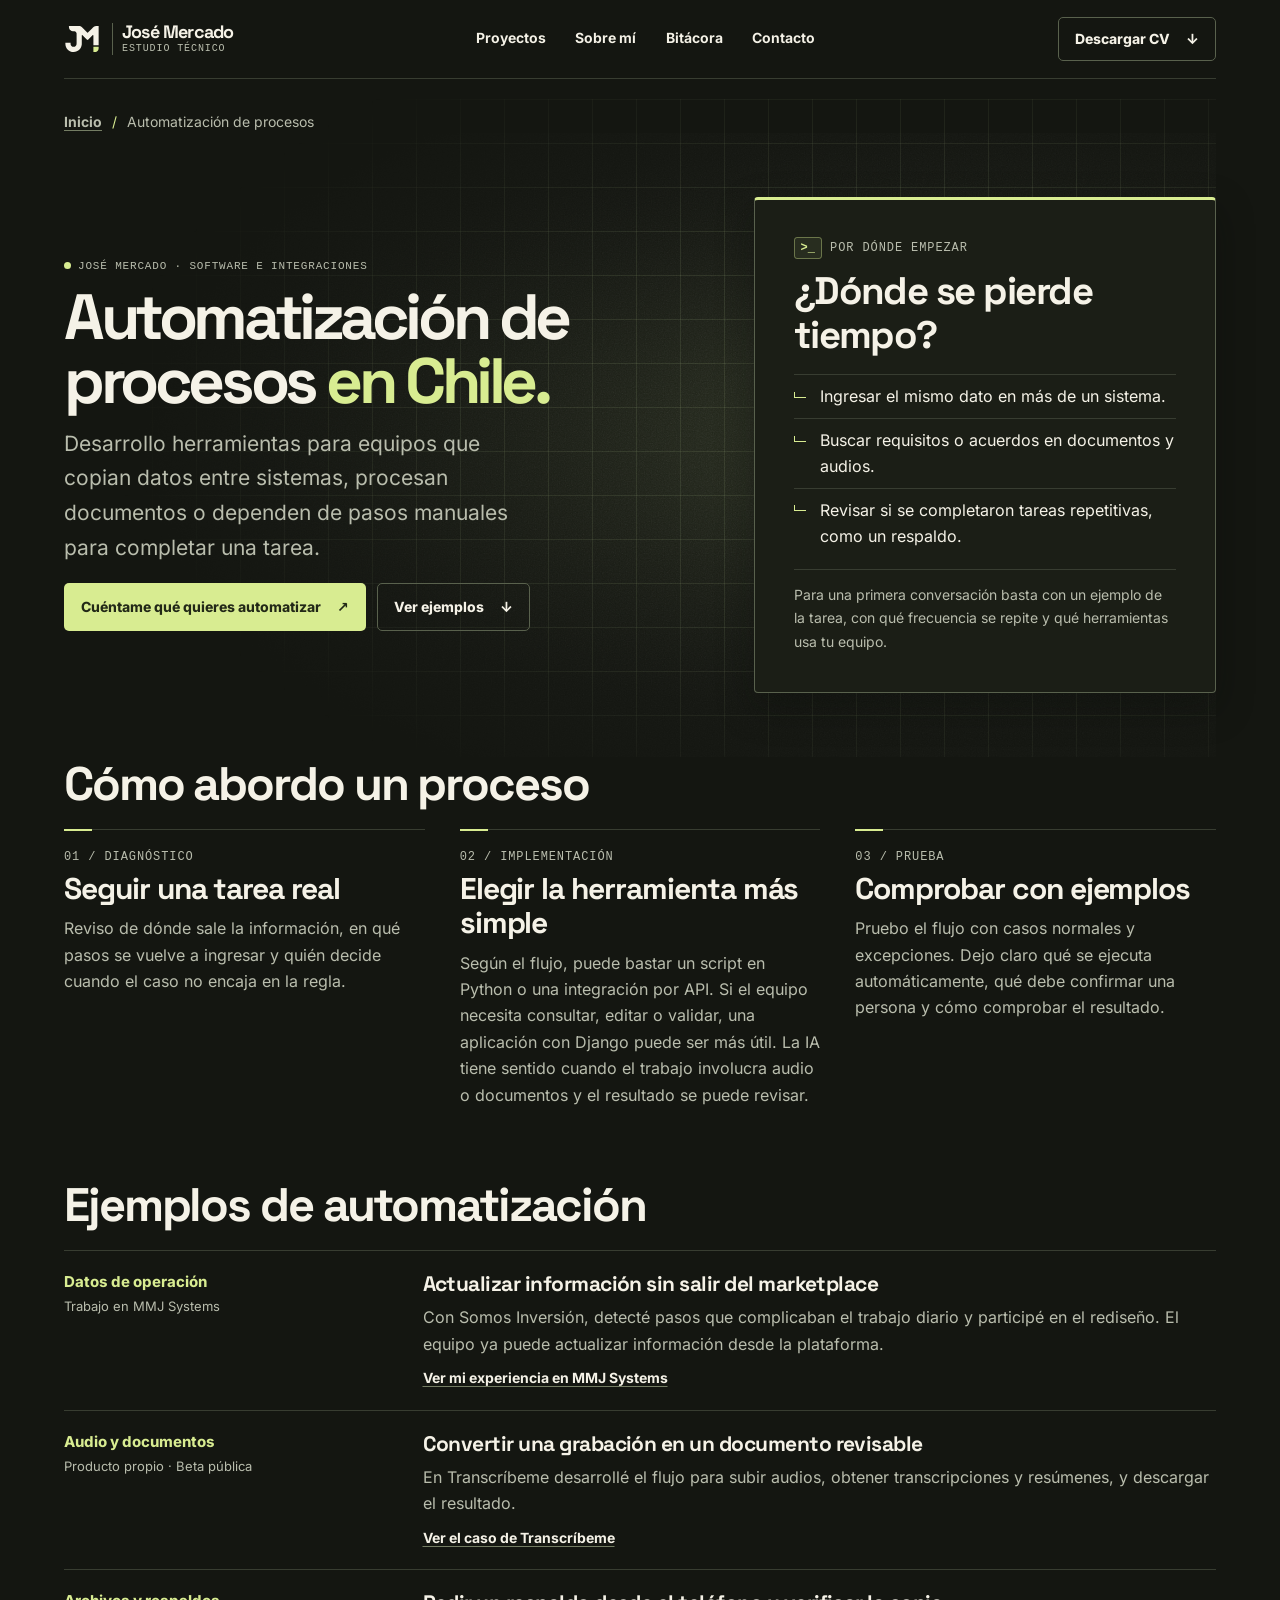
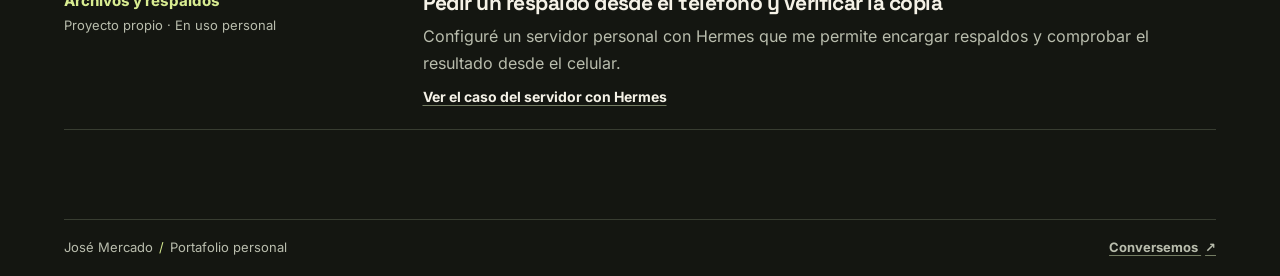
==== commit b344a180: "feat: convierte la portada en una mesa de señales interactiva" ====
--- a/automatizacion/index.html
+++ b/automatizacion/index.html
@@ -60,7 +60,7 @@
   <a class="skip" href="#contenido">Ir al contenido</a>
   <header class="shell">
     <nav class="nav" aria-label="Navegación principal">
-      <a class="brand" href="../" aria-label="José Mercado, inicio"><img class="brand-mark" src="../assets/monograma-jm.svg" width="60" height="60" alt=""></a>
+      <a class="brand" href="../" aria-label="José Mercado, inicio"><img class="brand-mark" src="../assets/monograma-jm.svg" width="60" height="60" alt=""><span class="brand-type">José Mercado<small>Estudio técnico</small></span></a>
       <div class="nav-links"><a href="../#proyectos">Proyectos</a><a href="../#perfil">Sobre mí</a><a href="../#bitacora">Bitácora</a><a href="../#contacto">Contacto</a></div>
       <a class="button button-outline nav-cv" href="../cv/jose-mercado.pdf" download>Descargar CV <span aria-hidden="true">↓</span></a>
     </nav>
--- a/assets/site.css
+++ b/assets/site.css
@@ -74,7 +74,7 @@
 .skip:focus { transform: translateY(0); }
 .nav {
   display: grid;
-  grid-template-columns: minmax(0, 1fr) auto minmax(0, 1fr);
+  grid-template-columns: auto minmax(0, 1fr) auto;
   align-items: center;
   gap: 24px;
   min-height: 79px;
@@ -84,15 +84,18 @@
   width: max-content;
   min-width: 44px;
   min-height: 44px;
-  display: inline-grid;
-  place-items: center;
+  display: inline-flex;
+  align-items: center;
   margin-inline-start: -12px;
 }
 .brand-mark { width: 60px; height: 60px; }
-.nav-links { display: flex; align-items: center; gap: clamp(15px, 2.3vw, 33px); font-size: 14px; font-weight: 680; }
-.nav-links a { display: inline-flex; align-items: center; min-height: 44px; }
+.brand-type { display: grid; gap: 3px; padding-inline-start: 9px; border-inline-start: 1px solid var(--line-control); font: 700 18px/.98 var(--brand-display); letter-spacing: -.045em; }
+.brand-type small { font: 500 10px/1.2 var(--mono); letter-spacing: .09em; color: var(--muted); text-transform: uppercase; }
+.nav-links { display: flex; justify-self: center; align-items: center; gap: clamp(15px, 2.3vw, 33px); font-size: 14px; font-weight: 680; }
+.nav-links a { display: inline-flex; align-items: center; min-height: 44px; border-block-end: 2px solid transparent; }
+.nav-links a:is(:hover, :focus-visible) { border-block-end-color: var(--accent); }
 .nav-links a:hover, .text-link:hover { color: var(--accent); }
-.nav-cv { justify-self: end; }
+.nav-cv { justify-self: end; white-space: nowrap; }
 .button {
   min-height: 48px;
   display: inline-flex;
@@ -131,13 +134,22 @@
 
 .hero {
   display: grid;
-  grid-template-columns: minmax(0, .91fr) minmax(0, 1.09fr);
-  gap: clamp(32px, 5vw, 72px);
-  align-items: center;
-  padding-block: clamp(52px, 6vw, 87px) 49px;
-}
-.hero-copy { min-width: 0; }
-.hero-index { display: flex; align-items: center; gap: 10px; margin-bottom: 22px; }
+  grid-template-columns: minmax(0, .94fr) minmax(0, 1.06fr);
+  gap: 22px clamp(32px, 4.3vw, 64px);
+  align-items: start;
+  padding-block: clamp(46px, 4.9vw, 76px) 49px;
+}
+.hero-copy { grid-area: 1 / 1; min-width: 0; container-type: inline-size; }
+.hero-copy .actions { margin-top: 22px; }
+.hero-notes { grid-area: 2 / 1; padding-inline-start: 15px; border-inline-start: 2px solid var(--line-control); }
+.hero-index { display: flex; align-items: center; gap: 10px; margin-bottom: 26px; }
+.hero-index::after { content: ""; width: 32px; height: 1px; background: var(--line-control); }
+@container (max-width: 325px) {
+  .hero-copy .actions { display: grid; grid-template-columns: repeat(2, minmax(0, 1fr)); gap: 6px; }
+  .hero-copy .button { padding-inline: 9px; gap: 4px; font-size: 13px; }
+  .hero-index { gap: 7px; white-space: nowrap; }
+  .hero-index::after { display: none; }
+}
 .terminal-prompt {
   flex: none;
   padding: 3px 6px;
@@ -150,16 +162,17 @@
 }
 .index-divider { color: #7e846d; }
 .hero h1 {
-  font-size: clamp(60px, 7.25vw, 113px);
-  letter-spacing: -.077em;
-  line-height: .91;
+  font-size: clamp(60px, 9.6vw, 144px);
+  font-size: clamp(46px, 24.7cqi, 146px);
+  letter-spacing: -.078em;
+  line-height: .86;
   margin-inline-start: -.026em;
 }
 .hero-surname { display: block; }
-.name-signal { color: var(--accent); }
-.hero-role { max-width: 27ch; margin-top: 26px; font-weight: 710; font-size: clamp(20px, 2vw, 28px); line-height: 1.27; letter-spacing: -.037em; }
-.hero-intro { max-width: 41ch; margin-block: 13px 23px; color: var(--muted); font-size: clamp(15px, 1.2vw, 17px); }
-.hero-utilities { display: flex; flex-wrap: wrap; align-items: center; gap: 0 17px; margin-top: 8px; }
+.name-signal { display: inline-block; width: .13em; height: .13em; overflow: hidden; margin-left: .04em; vertical-align: baseline; border-radius: 0 0 .072em 0; background: var(--accent); color: transparent; }
+.hero-role { max-width: 27ch; margin-top: 27px; font-weight: 660; font-size: clamp(20px, 1.9vw, 28px); line-height: 1.27; letter-spacing: -.035em; text-wrap: balance; }
+.hero-intro { max-width: 43ch; color: var(--muted); font-size: clamp(15px, 1.2vw, 17px); }
+.hero-utilities { display: flex; flex-wrap: wrap; align-items: center; gap: 0 17px; margin-top: 2px; }
 .hero-utilities .text-link { display: inline-flex; align-items: center; min-height: 44px; color: var(--muted); font-size: 13px; }
 .hero-utilities .text-link:hover { color: var(--accent); }
 .depth-section { position: relative; isolation: isolate; }
@@ -175,16 +188,16 @@
   --depth-far: 156px;
   --depth-near: -80px;
   background:
-    radial-gradient(ellipse at 82% 17%, #30261b 0%, transparent 59%),
-    radial-gradient(ellipse at 8% 19%, #25311b 0%, transparent 57%),
+    radial-gradient(ellipse at 87% 14%, #333125 0%, transparent 50%),
+    radial-gradient(ellipse at 10% 25%, #20281a 0%, transparent 55%),
     var(--bg);
 }
 .depth-stage .depth-field::before {
-  inset: -162px 0 auto 9%;
+  inset: -162px 0 auto 34%;
   height: clamp(610px, 67vw, 960px);
   background: url("media/sala-jazz-parallax.webp") center 42% / cover no-repeat;
   mask-image: radial-gradient(ellipse 82% 81% at 80% 22%, #000 29%, transparent 87%);
-  opacity: .38;
+  opacity: .3;
 }
 .depth-stage .depth-field::after {
   background:
@@ -193,7 +206,8 @@
     var(--scan-lines) left top 122px / 55% 455px no-repeat,
     linear-gradient(transparent 16%, #1416117a 49%, var(--bg) 87%),
     var(--grain);
-  opacity: .68;
+  mask-image: linear-gradient(90deg, transparent 2%, #0002 29%, #000 72%);
+  opacity: .58;
 }
 .depth-stage .discipline-strip { background: #141611a8; }
 
@@ -239,73 +253,73 @@
   box-shadow: var(--shadow-surface);
 }
 
-.film { min-width: 0; }
+.film { grid-area: 1 / 2 / span 2; min-width: 0; container-type: inline-size; }
 .signal-console {
-  --console-active: var(--accent);
-  padding: 0 clamp(7px, 1vw, 13px);
-  border: 1px solid #4e5941;
-  border-radius: var(--radius-surface);
-  background: linear-gradient(157deg, #252b1f, #151912 69%);
-  box-shadow: var(--shadow-surface);
-}
-.signal-console[data-channel="0"] { --console-active: var(--record); }
-.console-header, .console-channels {
-  display: flex;
-  align-items: center;
-  justify-content: space-between;
-  font: 500 11px/1.2 var(--mono);
-  color: var(--muted);
-  letter-spacing: .075em;
-  text-transform: uppercase;
-}
-.console-header { min-height: 36px; gap: 12px; }
-.console-label { display: inline-flex; align-items: center; gap: 8px; }
-.console-port {
-  display: inline-grid;
-  place-items: center;
-  width: 12px;
-  height: 12px;
-  border: 1px solid currentColor;
-  border-radius: 50%;
-  color: #9da78c;
-  flex: 0 0 12px;
-}
-.console-port::after { content: ""; width: 4px; height: 4px; border-radius: 50%; background: currentColor; }
-.console-meter {
-  width: clamp(54px, 14%, 86px);
-  height: 7px;
-  background: linear-gradient(90deg, var(--accent) 0 61%, #535e46 61%);
-  mask-image: repeating-linear-gradient(90deg, #000 0 4px, transparent 4px 7px);
-}
-.console-channels { display: grid; grid-template-columns: repeat(3, minmax(0, 1fr)); min-height: 37px; }
-.console-channel { position: relative; display: flex; align-items: center; justify-content: center; gap: clamp(4px, .8vw, 10px); padding-inline: 3px; }
-.console-channel + .console-channel { border-inline-start: 1px solid var(--line-control); }
-.console-channel b { font-weight: 500; color: #a1ad91; }
-.signal-console[data-channel="0"] .console-channel:nth-child(1) .console-port,
-.signal-console[data-channel="1"] .console-channel:nth-child(2) .console-port,
-.signal-console[data-channel="2"] .console-channel:nth-child(3) .console-port {
-  color: var(--console-active);
+  padding: 0 clamp(10px, 2.4cqi, 17px) clamp(10px, 2.4cqi, 17px);
+  border: 1px solid #626a54;
+  border-radius: 10px;
+  background: linear-gradient(150deg, #2f3628 0%, #20251c 47%, #1a1e16 99%);
+  box-shadow: inset 0 1px 0 #ced6b52b, 0 3px 0 #10130d, 0 20px 42px #090b0780;
+}
+.console-header { display: flex; align-items: center; justify-content: space-between; gap: 9px; min-height: clamp(39px, 8cqi, 52px); }
+.console-label { display: inline-flex; align-items: center; gap: 9px; font: 700 clamp(15px, 3cqi, 20px)/1.2 var(--brand-display); letter-spacing: -.035em; }
+.console-label::before {
+  content: "";
+  width: 14px;
+  height: 14px;
+  background: repeating-linear-gradient(90deg, var(--accent) 0 2px, transparent 2px 5px);
+  clip-path: polygon(0 60%, 100% 0, 100% 100%, 0 100%);
+}
+.console-folio { color: var(--muted); font: 500 clamp(9px, 1.7cqi, 11px)/1.2 var(--mono); letter-spacing: .065em; text-transform: uppercase; }
+.console-folio span { margin-inline: 3px; }
+.console-folio b { color: var(--text); font-weight: 600; }
+.patch-field { height: clamp(20px, 4.8cqi, 30px); }
+.patch-field svg { display: block; width: 100%; height: 100%; }
+.patch-traces { stroke: #646e54; stroke-width: 1; }
+.patch-selected { stroke: var(--accent); stroke-width: 2; }
+.patch-selected use { display: none; }
+.signal-console[data-channel="0"] .patch-selected use:nth-child(1),
+.signal-console[data-channel="1"] .patch-selected use:nth-child(2),
+.signal-console[data-channel="2"] .patch-selected use:nth-child(3) { display: inline; }
+.console-channels { display: grid; grid-template-columns: repeat(3, minmax(0, 1fr)); gap: 4px; }
+.console-channel {
+  min-width: 0; min-height: 44px;
+  display: flex; align-items: center; justify-content: center; gap: clamp(4px, 1.45cqi, 10px);
+  padding: 4px; border: 1px solid #515a46; border-radius: 3px;
+  color: var(--text); background: #242a20;
+  font: 650 clamp(12px, 2.35cqi, 16px)/1.2 var(--brand-body);
+}
+.console-channel b { font: 500 clamp(10px, 1.8cqi, 12px)/1 var(--mono); }
+.console-port { width: 8px; height: 8px; flex: 0 0 8px; border: 1px solid currentColor; border-radius: 50%; }
+.console-channel[aria-pressed="true"], .console-channel:first-child:not(button) { border-color: var(--accent); background: var(--accent); color: var(--accent-ink); }
+.console-channel[aria-pressed="true"] .console-port, .console-channel:first-child:not(button) .console-port { background: currentColor; }
+.console-channel:hover { border-color: var(--accent); box-shadow: inset 0 -2px var(--accent); }
+.console-channel:focus-visible { position: relative; z-index: 1; outline: 2px solid var(--text); outline-offset: 2px; }
+html[data-motion="on"] .patch-selected use { stroke-dasharray: 1; animation: conectar-pista .3s ease-out both; }
+@keyframes conectar-pista {
+  from { stroke-dashoffset: 1; }
+  to { stroke-dashoffset: 0; }
 }
 .film-frame {
   position: relative;
-  aspect-ratio: 16 / 9.4;
+  aspect-ratio: 16 / 9.2;
   isolation: isolate;
   overflow: hidden;
   border: 1px solid #50523f;
-  border-radius: var(--radius-surface);
+  border-radius: var(--radius-inset);
   background: radial-gradient(ellipse at 42% 58%, #493c29 0%, #25281e 50%, #151611 100%);
 }
-.film-frame::after, .case-feature .case-visual::after {
+.film-frame::after {
   content: "";
   position: absolute;
   inset: 8px;
   z-index: 2;
   border: 1px solid currentColor;
   border-radius: var(--radius-inset);
-  opacity: .25;
+  color: var(--text);
+  opacity: .18;
   pointer-events: none;
 }
-.film-frame::after { color: var(--text); opacity: .16; }
 .film-backplate { display: none; position: absolute; inset: -10% 0; width: 100%; height: 120%; object-fit: cover; }
 .film-window { position: absolute; inset: 0; overflow: hidden; }
 .film-scene { position: absolute; inset: 0; visibility: hidden; opacity: 0; }
@@ -315,12 +329,23 @@
 .film-poster, .film-video { position: absolute; inset: 0; width: 100%; height: 100%; object-fit: cover; }
 .film-poster { z-index: 1; }
 .film-frame[data-video-ready] .film-poster { visibility: hidden; }
+.film-slate {
+  position: absolute; z-index: 2; inset: 0;
+  display: flex; flex-direction: column; justify-content: end; align-items: start;
+  padding: clamp(14px, 4.5cqi, 32px);
+  background: linear-gradient(12deg, #0d100ce8, #10110c41 46%, transparent 66%);
+}
+.film-slate span { color: #f3eddd; font: 550 clamp(9px, 1.65cqi, 11px)/1.3 var(--mono); text-transform: uppercase; letter-spacing: .12em; }
+.film-slate b { font: 700 clamp(38px, 12.6cqi, 85px)/1 var(--brand-display); letter-spacing: -.079em; }
+.film-slate i { color: var(--record); font-style: normal; }
+html[data-motion="on"] .film-slate { transition: opacity .2s ease-out; }
+.film-frame[data-video-ready][data-scrubbing] .film-slate { opacity: 0; }
 html[data-motion="on"] .film-backplate[src] { display: block; transform: translate3d(0, var(--parallax-back, 0px), 0); }
 html[data-motion="on"] .film-window {
-  inset: 14% 8.5% 11%;
+  inset: 4% 3.1%;
   transform: translate3d(0, var(--parallax-front, 0px), 0);
   border: 1px solid #fff4d54d;
-  border-radius: var(--radius-control);
+  border-radius: 2px;
   box-shadow: var(--shadow-surface);
 }
 html[data-motion="on"] .film-scene { transition: opacity 220ms ease, visibility 220ms; }
@@ -333,42 +358,34 @@
   padding: 15px min(7%, 32px);
   background: #20251a;
 }
-.film-transcript img { width: min(97%, 410px); max-height: 100%; object-fit: contain; height: auto; border-radius: 6px; }
+.film-transcript { background: #e1e6d4; }
+.monitor-label { display: flex; align-items: center; gap: 9px; width: 100%; color: var(--accent); }
+.monitor-label b { padding: 1px 4px; border: 1px solid currentColor; border-radius: 2px; font-weight: 550; }
+.monitor-label::after { content: ""; flex: 1; border-top: 1px solid currentColor; opacity: .35; }
+.film-transcript .monitor-label { color: #34432c; }
+.film-transcript img { width: min(97%, 410px); max-height: 100%; object-fit: contain; height: auto; border-radius: 3px; }
 .film-hermes .flow-mini { width: min(100%, 410px); }
-.film-mark {
-  position: absolute;
-  z-index: 3;
-  inset: auto auto 18px 18px;
-  display: flex;
+@container (max-width: 420px) {
+  .film-hermes, .film-transcript { padding: 6px 8px; gap: 4px; }
+  .film-hermes .eyebrow, .film-transcript .eyebrow { font-size: 10px; line-height: 1.2; }
+  .film-hermes .flow-mini { padding: 4px; gap: 3px; font-size: 11px; }
+  .film-hermes .flow-mini > li { grid-template-columns: 22px 1fr auto; gap: 4px; padding: 3px 5px; }
+}
+.film-caption {
+  display: grid;
+  grid-template-columns: minmax(0, 1fr) auto;
   align-items: center;
-  gap: 8px;
-  padding: 7px 9px;
-  background: #161913e8;
-  color: #f6f1dd;
-  border: 1px solid #dee3b43c;
-  border-radius: 3px;
-  font: 500 clamp(8px, .9vw, 11px)/1.4 var(--mono);
-  letter-spacing: .06em;
-}
-.film-mark .signal-dot { width: 6px; height: 6px; flex-basis: 6px; }
-.film-mark .signal-dot { background: var(--console-active, var(--accent)); }
-.film-caption {
-  min-height: 52px;
-  display: flex;
-  flex-wrap: wrap;
-  align-items: center;
-  justify-content: space-between;
-  gap: 0 12px;
-  padding-top: 7px;
+  gap: 8px 12px;
+  padding: 14px 1px 0;
   color: var(--muted);
   font-size: 13px;
 }
-.film-caption strong { color: var(--text); font-weight: 750; }
-.film-note::before { content: " / "; opacity: .8; }
+.film-caption strong { color: var(--text); font: 700 18px/1.2 var(--brand-display); letter-spacing: -.03em; }
+.film-note { display: block; margin-top: 1px; }
+.film-caption .text-link { display: inline-flex; align-items: center; min-height: 44px; color: var(--text); }
 .film-progress { display: none; }
-html[data-motion="on"] .film-progress { display: inline-flex; align-items: center; gap: 9px; font: 11px var(--mono); }
-.film-progress-track { display: block; width: clamp(45px, 7vw, 92px); height: 2px; background: var(--line); }
-.film-progress-track span { display: block; width: 100%; height: 100%; background: var(--accent); transform: scaleX(0); transform-origin: left; }
+html[data-motion="on"] .film-progress { display: block; grid-column: 1 / -1; height: 2px; background: var(--line); }
+.film-progress > span { display: block; height: 100%; background: var(--accent); transform: scaleX(0); transform-origin: left; }
 .motion-button {
   display: inline-flex;
   align-items: center;
@@ -385,7 +402,7 @@
 .motion-button svg { width: 16px; height: 16px; }
 html[data-motion="off"] { scroll-behavior: auto; }
 
-.journey { grid-column: 1 / -1; min-width: 0; }
+.journey { grid-area: 3 / 1 / auto / -1; min-width: 0; margin-top: clamp(18px, 3vw, 45px); }
 html[data-motion="on"] #recorrido { scroll-margin-block-start: clamp(130px, 43vh, 430px); }
 .journey-heading { margin-bottom: 23px; }
 .journey h2 { font-size: clamp(31px, 4vw, 59px); letter-spacing: -.057em; }
@@ -404,12 +421,10 @@
 .chapter-flow span { color: var(--accent); }
 
 @media (min-width: 881px) and (min-height: 660px) {
-  html[data-motion="on"] .hero { grid-template-rows: auto 1fr; align-items: start; row-gap: clamp(41px, 5vw, 72px); }
-  html[data-motion="on"] .hero-copy { grid-column: 1; grid-row: 1; }
-  html[data-motion="on"] .film { grid-column: 2; grid-row: 1 / span 2; position: sticky; align-self: start; top: clamp(20px, 8vh, 88px); }
-  html[data-motion="on"] .journey { grid-column: 1; grid-row: 2; }
+  html[data-motion="on"] .film { grid-row: 1 / span 3; position: sticky; align-self: start; top: clamp(20px, 8vh, 88px); }
+  html[data-motion="on"] .journey { grid-column: 1; }
   html[data-motion="on"] .journey-chapters { grid-template-columns: 1fr; gap: 0; }
-  html[data-motion="on"] .journey-chapter { min-height: 210px; padding: 24px 0 28px 17px; border-left: 1px solid var(--line); }
+  html[data-motion="on"] .journey-chapter { min-height: 210px; padding: 24px 0 28px 17px; border-left: 1px solid var(--line); scroll-margin-block-start: 44vh; }
   html[data-motion="on"] .journey-chapter[data-current] { border-left-color: var(--accent); }
   html[data-motion="on"] .chapter-still { position: absolute; width: 1px; height: 1px; padding: 0; margin: -1px; clip-path: inset(50%); overflow: hidden; }
 }
@@ -432,8 +447,8 @@
 .section { padding-block: clamp(58px, 7vw, 101px); }
 .section + .section { border-top: 1px solid var(--line); }
 .section-heading { display: grid; grid-template-columns: var(--inset) minmax(0, 1fr); margin-bottom: clamp(27px, 3.25vw, 46px); }
-.section-index { padding-top: 8px; }
-.section-index > span { color: var(--accent); }
+.section-index { display: flex; align-items: baseline; gap: .5em; align-self: start; padding-top: 8px; }
+.section-index > span { padding: 2px 5px; border: 1px solid var(--line-control); border-radius: 2px; color: var(--accent); font-variant-numeric: tabular-nums; }
 .section h2 { font-size: clamp(34px, 5vw, 68px); letter-spacing: -.065em; }
 .section h2 em { letter-spacing: -.05em; }
 .section-heading p:not(.section-index) { margin-top: 10px; color: var(--muted); max-width: 58ch; }
@@ -441,34 +456,51 @@
 .project-grid { display: grid; grid-template-columns: repeat(2, minmax(0, 1fr)); gap: clamp(15px, 2.2vw, 29px); }
 .case-card {
   display: flex;
+  min-width: 0;
   flex-direction: column;
   position: relative;
   border: 1px solid var(--line);
   border-radius: var(--radius-surface);
   background: var(--panel);
 }
-.case-card:hover, .case-card:focus-within { border-color: var(--line-control); }
+.case-card:hover, .case-card:focus-within { border-color: var(--accent); }
 .case-visual {
+  --spine: clamp(45px, 14%, 94px);
   position: relative;
   aspect-ratio: 2.02;
+  width: 100%;
+  min-width: 0;
+  min-height: 192px;
   display: grid;
   place-items: center;
-  padding: 32px 12% 16px;
+  padding: 44px 5% 22px calc(var(--spine) + 5%);
   overflow: hidden;
   border-radius: calc(var(--radius-surface) - 1px) calc(var(--radius-surface) - 1px) 0 0;
 }
-.case-visual-transcript { color: #324340; background: #d3ddd0; }
-.case-visual-hermes { color: #dce6c0; background: #303a29; }
+.case-visual-transcript { --band: #c4cfb4; --band-ink: #2b3526; color: #34432c; background: #e1e6d4; }
+.case-visual-hermes { --band: var(--accent); --band-ink: var(--accent-ink); color: #dce6c0; background: #2b3526; }
+.sleeve-spine {
+  position: absolute; z-index: 1; inset: 0 auto 0 0; width: var(--spine);
+  display: flex; flex-direction: column; justify-content: space-between; align-items: center;
+  padding-block: 12px 17px; border-inline-end: 1px solid #14161140;
+  background: var(--band); color: var(--band-ink);
+}
+.sleeve-spine b { font: 700 clamp(26px, 3vw, 45px)/1 var(--brand-display); letter-spacing: -.085em; }
+.sleeve-spine span { writing-mode: vertical-rl; transform: rotate(180deg); font: 600 11px/1 var(--mono); letter-spacing: .15em; text-transform: uppercase; }
 .case-visual::before {
   content: "";
   position: absolute;
-  inset: 0;
-  background-size: 25px 25px;
+  inset: 0 0 0 var(--spine);
+  background-size: 29px 29px;
   background-image: linear-gradient(to right, currentcolor 1px, transparent 1px), linear-gradient(to bottom, currentcolor 1px, transparent 1px);
   opacity: .10;
   pointer-events: none;
 }
-.visual-label { position: absolute; inset: 12px auto auto 13px; font: 500 10px/1.4 var(--mono); letter-spacing: .055em; }
+.case-visual::after {
+  content: ""; position: absolute; right: 13px; bottom: 10px; width: 35px; height: 5px;
+  background: repeating-linear-gradient(90deg, currentColor 0 1px, transparent 1px 5px); opacity: .6;
+}
+.visual-label { position: absolute; inset: 15px auto auto calc(var(--spine) + 14px); font: 550 11px/1.4 var(--mono); letter-spacing: .06em; text-transform: uppercase; }
 .transcript-sample { z-index: 1; width: min(100%, 330px); height: auto; border-radius: 6px; box-shadow: 0 15px 36px #18272129; }
 .flow-mini {
   z-index: 1;
@@ -506,8 +538,10 @@
 .card-link:focus-visible::after { outline: 2px solid var(--accent); outline-offset: 4px; }
 .card-link:focus-visible { outline: 0; }
 .case-body > p:not(.case-meta) { margin: 9px 0 19px; color: var(--muted); max-width: 49ch; }
-.case-more { margin-top: auto; color: var(--accent); font-size: 14px; font-weight: 735; }
-.case-more span, .text-link span { margin-inline-start: 4px; }
+.case-more { display: flex; align-items: center; justify-content: space-between; width: 100%; margin-top: auto; padding-top: 12px; border-top: 1px solid var(--line); color: var(--accent); font-size: 14px; font-weight: 735; }
+.case-more span { display: grid; width: 28px; height: 28px; place-items: center; border: 1px solid var(--line-control); border-radius: 50%; }
+.case-card:is(:hover, :focus-within) .case-more span { background: var(--accent); border-color: var(--accent); color: var(--accent-ink); }
+.text-link span { margin-inline-start: 4px; }
 .more-projects { padding-top: 44px; }
 .gallery-heading { display: flex; flex-wrap: wrap; justify-content: space-between; align-items: end; gap: 12px; margin-bottom: 14px; }
 .gallery-heading .minor-heading { margin-bottom: 4px; }
@@ -569,9 +603,19 @@
 .data-row .text-link, .credits .text-link { margin-top: 9px; font-size: 14px; }
 
 .about-grid { display: grid; grid-template-columns: minmax(0, .8fr) minmax(0, 1.2fr); gap: clamp(24px, 6vw, 84px); align-items: start; }
-.profile-portrait { width: min(100%, 381px); }
-.profile-portrait img { width: 100%; height: auto; border-radius: var(--radius-surface); }
-.profile-portrait figcaption { padding-top: 10px; }
+.profile-portrait { width: min(100%, 454px); }
+.portrait-sleeve { position: relative; isolation: isolate; padding-inline-end: 17%; }
+.portrait-sleeve::before {
+  content: ""; position: absolute; z-index: -1; right: 0; top: 4%; width: 76%; aspect-ratio: 1; border-radius: 50%;
+  border: 1px solid #706c59;
+  background:
+    radial-gradient(closest-side, #494e35 0 29%, transparent 30%),
+    repeating-radial-gradient(closest-side, transparent 0 3px, #d3c69c2e 3.5px, transparent 4.5px),
+    conic-gradient(from 110deg, #151510, #4d4d40 14%, #191a16 26% 58%, #666456 70%, #191a16 85%, #151510);
+}
+.profile-portrait img { width: 100%; height: auto; border-radius: 3px; }
+.profile-portrait figcaption { display: flex; justify-content: space-between; gap: 6px; max-width: 83%; margin-top: 10px; padding-top: 7px; border-top: 1px solid #716851; font-size: 10px; }
+.profile-portrait figcaption span { color: var(--text); }
 .about-copy > .lead { margin-bottom: 10px; color: var(--text); font-size: clamp(22px, 2.8vw, 38px); letter-spacing: -.045em; font-weight: 710; line-height: 1.23; max-width: 28ch; }
 .record-story { margin-top: 24px; padding: 21px 0 0 21px; border-top: 1px solid var(--line); border-left: 1px solid var(--line); }
 .record-story .eyebrow { display: flex; align-items: center; gap: 8px; }
@@ -585,7 +629,7 @@
 .credits h4 { margin-block: 7px; font-size: 19px; letter-spacing: -.03em; }
 
 .paper-section { --heading-accent: #465428; --muted: var(--paper-muted); color-scheme: light; background: var(--paper); color: var(--paper-ink); }
-.paper-section .section-index > span { color: #40521f; }
+.paper-section .section-index > span { border-color: #8b947b; color: #40521f; }
 .paper-section :focus-visible { outline-color: #4a5e24; }
 .depth-journal {
   --depth-far: 58px;
@@ -629,9 +673,24 @@
 .diploma-grid li { display: flex; flex-direction: column; padding: 10px 0; border-top: 1px solid var(--line); font-size: 14px; }
 .diploma-grid li > span { color: var(--muted); }
 
-.contact { display: grid; grid-template-columns: var(--inset) minmax(0, 1fr); }
-.contact p:not(.section-index) { color: var(--muted); max-width: 54ch; margin-block: 10px 21px; }
-.contact-links { display: flex; flex-wrap: wrap; gap: 7px 21px; margin-top: 19px; color: var(--muted); font-size: 14px; overflow-wrap: anywhere; }
+.contact { background: var(--accent); color: var(--accent-ink); color-scheme: light; }
+.contact-layout { display: grid; grid-template-columns: minmax(0, 1.65fr) minmax(0, .85fr); align-items: center; gap: clamp(25px, 6vw, 90px); }
+.contact-copy { container-type: inline-size; }
+.contact .section-index { padding-top: 0; color: #3d4927; }
+.contact .section-index > span { border-color: #768749; color: inherit; }
+.contact h2 { margin: 19px 0 13px -.026em; font-size: clamp(44px, 13.6cqi, 112px); line-height: .96; letter-spacing: -.078em; }
+.contact-invite { max-width: 47ch; font-size: clamp(16px, 1.5vw, 21px); line-height: 1.46; margin-bottom: 22px; }
+.contact .button-solid { color: var(--text); background: var(--accent-ink); }
+.contact .button-solid:hover { background: #0c1008; }
+.contact .button-outline { border-color: #556638; }
+.contact .button-outline:hover { color: var(--accent-ink); border-color: var(--accent-ink); background: #c8df7f; }
+.contact-links { display: flex; flex-wrap: wrap; gap: 9px 19px; margin-top: 20px; font-size: 14px; overflow-wrap: anywhere; }
+.contact .text-link { text-decoration-color: #687947; }
+.contact .text-link:hover { color: #11170b; text-decoration-color: currentColor; }
+.contact :focus-visible { outline-color: #252d19; }
+.contact-plate { justify-self: end; width: min(100%, 420px); }
+.contact-plate img { width: 100%; height: auto; }
+.contact-plate figcaption { display: flex; justify-content: space-between; gap: 8px; margin: 2px 3% 0; padding-top: 8px; border-top: 1px solid #79894f; color: #3b4926; font: 550 10px/1.4 var(--mono); text-transform: uppercase; letter-spacing: .055em; }
 .footer { display: flex; justify-content: space-between; flex-wrap: wrap; align-items: center; gap: 7px 18px; padding-block: 17px; border-top: 1px solid var(--line); color: var(--muted); font-size: 13px; }
 .footer-divider { margin-inline: 2px; color: var(--accent); }
 
@@ -666,11 +725,11 @@
 .case-feature .case-lead { max-width: 35ch; margin-top: 14px; color: var(--muted); font-size: clamp(16px, 1.8vw, 21px); }
 .case-feature .actions { margin-top: 18px; }
 .case-feature .case-visual { border: 1px solid var(--line-control); border-radius: var(--radius-surface); box-shadow: var(--shadow-surface); }
-.case-feature .visual-label { inset: 15px auto auto 16px; }
 .case-feature .transcript-sample, .case-feature .flow-mini { width: min(100%, 450px); }
 .case-feature figcaption { margin-top: 10px; color: var(--muted); font-size: 13px; }
 .case-details { display: grid; grid-template-columns: repeat(3, minmax(0, 1fr)); gap: clamp(17px, 3vw, 35px); }
-.case-details section { border-top: 1px solid var(--line); padding-top: 18px; }
+.case-details section { position: relative; border-top: 1px solid var(--line); padding-top: 18px; }
+.case-details section::before { content: ""; position: absolute; top: -1px; left: 0; width: 28px; border-top: 2px solid var(--accent); }
 .case-details :is(h2, h3) { margin-block: 6px 9px; font-size: clamp(20px, 2.6vw, 30px); letter-spacing: -.035em; }
 .case-details p:not(.eyebrow), .case-note p:not(.eyebrow) { color: var(--muted); }
 .case-note { margin-block: 33px; padding: 16px 19px; border: 1px solid var(--line); border-left-color: var(--accent); border-radius: var(--radius-control); background: var(--panel); }
@@ -679,11 +738,11 @@
 .case-next a { color: var(--accent); }
 .service-feature { grid-template-columns: minmax(0, 1.15fr) minmax(0, .85fr); }
 .service-feature h1 { font-size: clamp(33px, 5vw, 72px); }
-.service-panel { padding: clamp(18px, 3.2vw, 39px); border: 1px solid var(--line-control); border-radius: var(--radius-surface); background: var(--panel); box-shadow: var(--shadow-surface); }
+.service-panel { padding: clamp(18px, 3.2vw, 39px); border: 1px solid var(--line-control); border-top: 3px solid var(--accent); border-radius: var(--radius-inset); background: var(--panel); box-shadow: var(--shadow-surface); }
 .service-panel h2 { margin-top: 12px; font-size: clamp(22px, 3vw, 40px); letter-spacing: -.04em; }
-.service-panel ul { padding-inline-start: 18px; margin-block: 14px; }
-.service-panel li + li { margin-top: 7px; }
-.service-panel li::marker { color: var(--accent); }
+.service-panel ul { padding: 0; margin: 17px 0 12px; list-style: none; }
+.service-panel li { display: grid; grid-template-columns: 19px 1fr; align-items: baseline; gap: 7px; padding-block: 8px; border-top: 1px solid var(--line); }
+.service-panel li::before { content: ""; width: 12px; height: 6px; align-self: start; margin-top: .55em; border-left: 1px solid var(--accent); border-bottom: 1px solid var(--accent); }
 .service-panel p:last-child { padding-top: 13px; border-top: 1px solid var(--line); color: var(--muted); font-size: 14px; }
 .service-section + .service-section { margin-top: clamp(35px, 6vw, 70px); }
 .service-section > h2 { margin-bottom: 18px; font-size: clamp(26px, 4vw, 47px); letter-spacing: -.045em; }
@@ -691,11 +750,19 @@
 @media (max-width: 930px) {
   :root { --inset: 122px; }
   .nav { gap: 16px; }
-  .hero { gap: clamp(23px, 4.5vw, 42px); }
-  .hero h1 { font-size: clamp(55px, 8.2vw, 91px); }
-  .film-caption > span:first-child { flex-basis: 100%; }
+  .hero { column-gap: clamp(23px, 4.5vw, 42px); }
   .film-caption { padding-top: 10px; }
-  .case-visual { padding-inline: 10%; aspect-ratio: 1.85; }
+  .case-visual { aspect-ratio: 1.85; }
+}
+
+@media (min-width: 691px) and (max-width: 880px) {
+  .nav { gap: 12px; }
+  .brand-mark { width: 50px; height: 50px; }
+  .brand-type { font-size: 16px; padding-inline-start: 6px; }
+  .nav-links { gap: 12px; font-size: 13px; }
+  .nav-cv { gap: 8px; padding-inline: 12px; font-size: 13px; }
+  .film { grid-row: 1; align-self: center; }
+  .hero-notes { grid-column: 1 / -1; display: flex; align-items: center; justify-content: space-between; gap: 22px; }
 }
 
 @media (max-width: 690px) {
@@ -714,46 +781,54 @@
   .nav { grid-template-columns: minmax(0, 1fr) auto; gap: 2px 12px; padding-top: 9px; }
   .brand { margin-inline-start: -10px; }
   .brand-mark { width: 52px; height: 52px; }
-  .nav-links { grid-column: 1 / -1; grid-row: 2; justify-content: space-between; gap: 8px; }
+  .brand-type { font-size: 16px; }
+  .nav-links { grid-column: 1 / -1; grid-row: 2; justify-self: stretch; justify-content: space-between; gap: 8px; }
   .nav-cv { grid-column: 2; grid-row: 1; }
-  .hero { grid-template-columns: 1fr; padding-block: 38px 19px; gap: 24px; }
+  .hero { grid-template-columns: minmax(0, 1fr); padding-block: 29px 19px; gap: 22px; }
+  .hero > * { grid-area: auto; }
   .hero-index { margin-bottom: 17px; }
-  .hero h1 { font-size: clamp(59px, 12.8vw, 100px); }
+  .hero h1 { font-size: clamp(57px, 23.4cqi, 113px); }
   .hero-role { margin-top: 17px; }
-  .hero-intro { margin: 9px 0 17px; }
-  .film-caption > span:first-child { flex-basis: auto; }
-  .film-caption { padding-top: 4px; }
-  .film-mark { inset: auto auto 13px 13px; }
+  .hero-copy .actions { margin-top: 17px; }
+  .film-caption { padding-top: 9px; }
   .journey-chapters { grid-template-columns: 1fr; gap: 12px; }
   .discipline-strip { gap: 3px 10px; font-size: 12px; }
   .discipline-strip li { padding-block: 10px; }
   .discipline-strip li + li { padding-inline-start: 9px; }
   .discipline-strip span { display: block; margin: 0; font-size: 10px; }
-  .section-heading, .contact { grid-template-columns: 1fr; gap: 7px; }
+  .section-heading { grid-template-columns: 1fr; gap: 10px; }
   .section-index { padding-top: 0; }
-  .project-grid, .about-grid, .case-feature { grid-template-columns: 1fr; }
+  .project-grid, .about-grid, .case-feature { grid-template-columns: minmax(0, 1fr); }
   .case-visual { aspect-ratio: 2.02; }
   .case-visual .transcript-sample { width: min(100%, 300px); }
   .flow-mini { font-size: 12px; }
   .data-row { grid-template-columns: 1fr; gap: 8px; }
   .more-projects, .audio-work { padding-top: 34px; margin-top: 0; }
-  .profile-portrait { width: min(75%, 360px); }
+  .profile-portrait { width: min(95%, 400px); }
   .credits, .notebook-grid, .case-details { grid-template-columns: repeat(2, minmax(0, 1fr)); }
-  .contact .actions { align-items: start; }
+  .contact-layout { grid-template-columns: 1fr; gap: 30px; }
+  .contact-plate { justify-self: start; width: min(100%, 285px); }
 }
 
 @media (max-width: 450px) {
-  .console-header, .console-channels { font-size: 9px; letter-spacing: .045em; }
-  .console-header, .console-channels { min-height: 30px; }
-  .film-caption { gap: 0 6px; font-size: 12px; }
-  .film-note { display: block; font-size: 11px; }
-  .film-note::before { content: none; }
+  .hero-copy .actions { display: grid; grid-template-columns: repeat(2, minmax(0, 1fr)); gap: 8px; }
+  .hero-copy .button { padding-inline: 12px; gap: 5px; }
+  .film-caption { gap: 5px 6px; font-size: 12px; }
+  .film-note { font-size: 12px; }
+  .nav-cv { gap: 7px; padding-inline: 10px; }
   .credits, .notebook-grid, .skills-grid, .diploma-grid, .case-details { grid-template-columns: 1fr; }
   .case-visual { aspect-ratio: 1.85; }
 }
 
 @media (max-width: 350px) {
-  .hero h1 { font-size: 53px; }
+  .brand-type { font-size: 14px; padding-inline-start: 5px; }
+  .brand-type small { font-size: 9px; }
+  .brand-mark { width: 46px; height: 46px; }
+  .nav-cv { font-size: 12px; }
+  .console-port { display: none; }
+  .hero-index::after { display: none; }
+  .hero-index { gap: 7px; white-space: nowrap; }
+  .hero-copy .button { font-size: 13px; padding-inline: 9px; }
   .nav-links { font-size: 13px; }
   .eyebrow { font-size: 11px; }
 }
@@ -764,5 +839,7 @@
 }
 
 @media (forced-colors: active) {
-  .depth-field, .case-feature::before, .case-feature::after { display: none; }
-}
+  .depth-field, .case-feature::before, .case-feature::after, .patch-field { display: none; }
+  .console-channel[aria-pressed="true"] { outline: 2px solid Highlight; outline-offset: -3px; text-decoration: underline; }
+  .name-signal { background: CanvasText; forced-color-adjust: none; }
+}
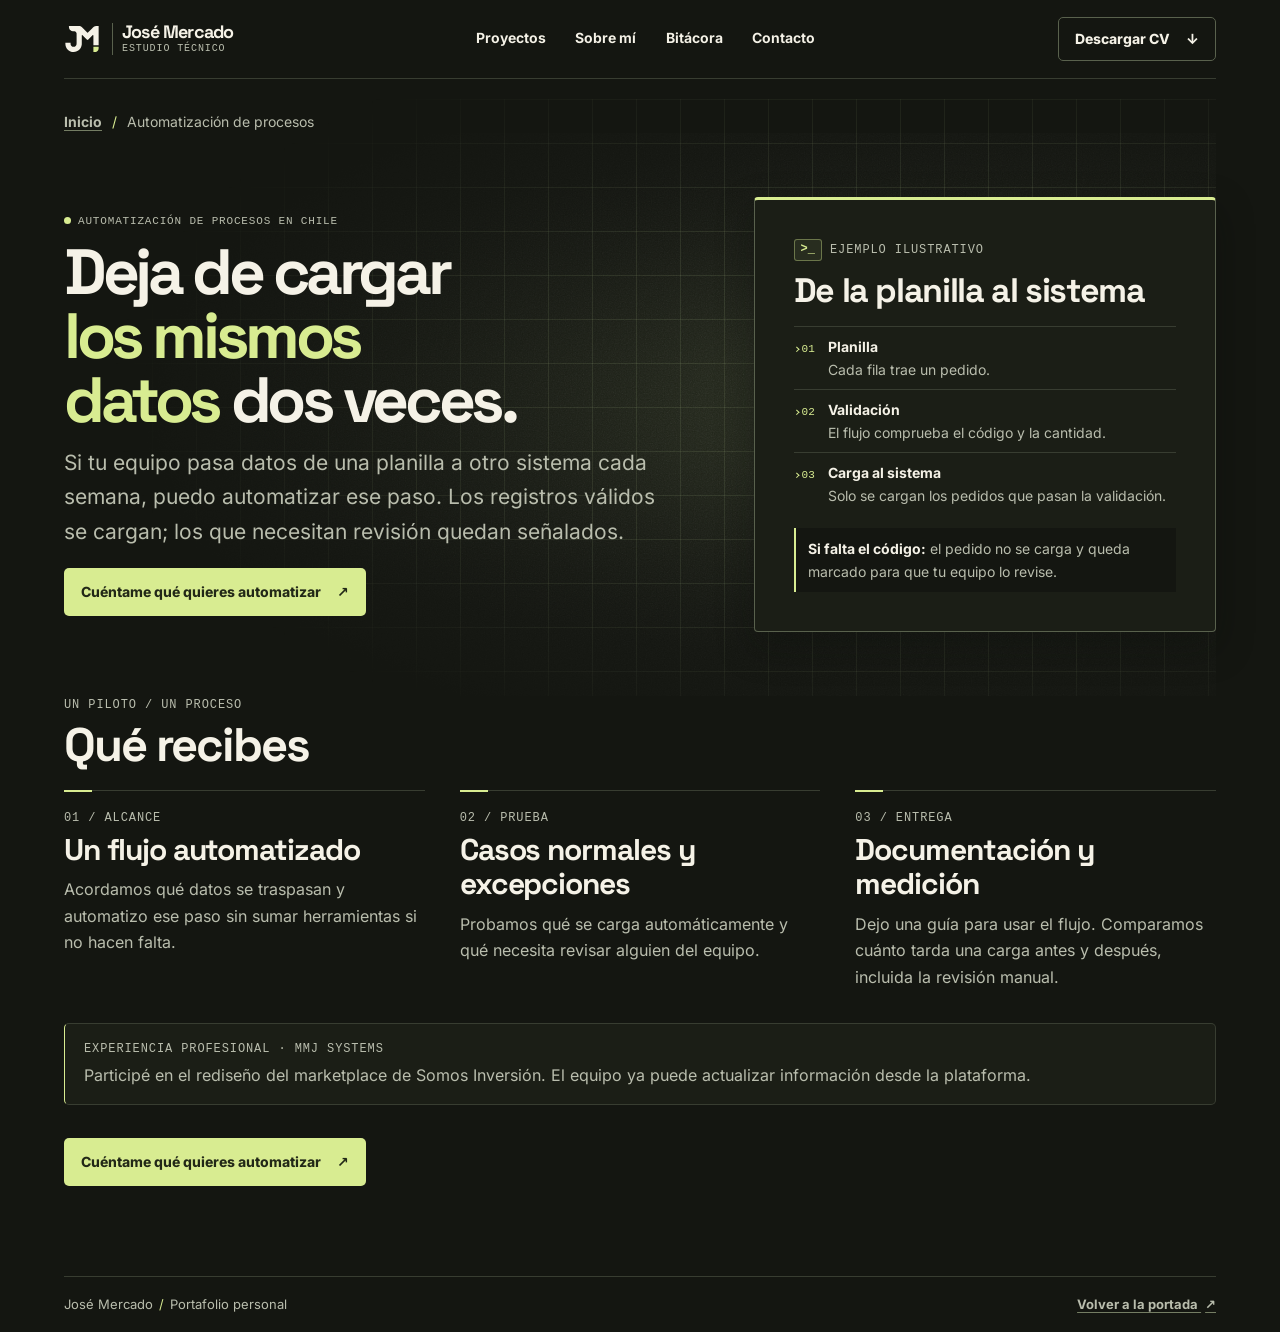
==== commit c181db1d: "feat: enfoca automatización y anonimiza el hero" ====
--- a/automatizacion/index.html
+++ b/automatizacion/index.html
@@ -4,7 +4,7 @@
   <meta charset="utf-8">
   <meta name="viewport" content="width=device-width, initial-scale=1">
   <meta name="theme-color" content="#141611">
-  <meta name="description" content="Automatización de procesos en Chile con José Mercado: desarrollo de software e integraciones para reducir tareas manuales y conectar datos y documentos.">
+  <meta name="description" content="Automatización de procesos en Chile con José Mercado. Un piloto para dejar de copiar datos de una planilla a tu sistema, con validación y revisión de excepciones.">
   <meta name="robots" content="max-image-preview:large">
   <title>Automatización de procesos en Chile | José Mercado</title>
   <link rel="canonical" href="https://josemercado.cl/automatizacion/">
@@ -12,7 +12,7 @@
   <meta property="og:site_name" content="José Mercado">
   <meta property="og:locale" content="es_CL">
   <meta property="og:title" content="Automatización de procesos en Chile | José Mercado">
-  <meta property="og:description" content="Desarrollo software e integraciones para reducir tareas manuales y conectar datos y documentos.">
+  <meta property="og:description" content="Automatiza la carga de datos de una planilla a tu sistema. Los registros válidos se cargan y las excepciones quedan a la vista.">
   <meta property="og:url" content="https://josemercado.cl/automatizacion/">
   <meta property="og:image" content="https://josemercado.cl/assets/social/jose-mercado.jpg">
   <meta property="og:image:width" content="1200">
@@ -71,51 +71,41 @@
     </nav>
     <header class="case-feature service-feature">
       <div>
-        <p class="eyebrow case-meta"><span class="status-dot" aria-hidden="true"></span> José Mercado · Software e integraciones</p>
-        <h1>Automatización de procesos <em>en Chile.</em></h1>
-        <p class="case-lead">Desarrollo herramientas para equipos que copian datos entre sistemas, procesan documentos o dependen de pasos manuales para completar una tarea.</p>
+        <p class="eyebrow case-meta"><span class="status-dot" aria-hidden="true"></span> Automatización de procesos en Chile</p>
+        <h1>Deja de cargar <em>los mismos datos</em> dos veces.</h1>
+        <p class="case-lead">Si tu equipo pasa datos de una planilla a otro sistema cada semana, puedo automatizar ese paso. Los registros válidos se cargan; los que necesitan revisión quedan señalados.</p>
         <div class="actions">
-          <a class="button button-solid" href="mailto:josemercado.musica@gmail.com?subject=Automatizaci%C3%B3n%20de%20procesos">Cuéntame qué quieres automatizar <span aria-hidden="true">↗</span></a>
-          <a class="button button-outline" href="#ejemplos">Ver ejemplos <span aria-hidden="true">↓</span></a>
+          <a class="button button-solid" href="../#contacto">Cuéntame qué quieres automatizar <span aria-hidden="true">↗</span></a>
         </div>
       </div>
-      <aside class="service-panel">
-        <p class="eyebrow"><span class="terminal-prompt" aria-hidden="true">&gt;_</span> Por dónde empezar</p>
-        <h2>¿Dónde se pierde tiempo?</h2>
-        <ul>
-          <li>Ingresar el mismo dato en más de un sistema.</li>
-          <li>Buscar requisitos o acuerdos en documentos y audios.</li>
-          <li>Revisar si se completaron tareas repetitivas, como un respaldo.</li>
-        </ul>
-        <p>Para una primera conversación basta con un ejemplo de la tarea, con qué frecuencia se repite y qué herramientas usa tu equipo.</p>
-      </aside>
+      <figure class="service-panel" id="ejemplos">
+        <figcaption>
+          <span class="eyebrow"><span class="terminal-prompt" aria-hidden="true">&gt;_</span> Ejemplo ilustrativo</span>
+          <strong>De la planilla al sistema</strong>
+        </figcaption>
+        <ol class="service-flow" role="list">
+          <li><span class="flow-key" aria-hidden="true">01</span><div><strong>Planilla</strong><p>Cada fila trae un pedido.</p></div></li>
+          <li><span class="flow-key" aria-hidden="true">02</span><div><strong>Validación</strong><p>El flujo comprueba el código y la cantidad.</p></div></li>
+          <li><span class="flow-key" aria-hidden="true">03</span><div><strong>Carga al sistema</strong><p>Solo se cargan los pedidos que pasan la validación.</p></div></li>
+        </ol>
+        <p class="service-exception"><strong>Si falta el código:</strong> el pedido no se carga y queda marcado para que tu equipo lo revise.</p>
+      </figure>
     </header>
     <section class="service-section" aria-labelledby="enfoque">
-      <h2 id="enfoque">Cómo abordo un proceso</h2>
+      <p class="eyebrow">Un piloto / Un proceso</p>
+      <h2 id="enfoque">Qué recibes</h2>
       <div class="case-details">
-        <section><p class="eyebrow">01 / Diagnóstico</p><h3>Seguir una tarea real</h3><p>Reviso de dónde sale la información, en qué pasos se vuelve a ingresar y quién decide cuando el caso no encaja en la regla.</p></section>
-        <section><p class="eyebrow">02 / Implementación</p><h3>Elegir la herramienta más simple</h3><p>Según el flujo, puede bastar un script en Python o una integración por API. Si el equipo necesita consultar, editar o validar, una aplicación con Django puede ser más útil. La IA tiene sentido cuando el trabajo involucra audio o documentos y el resultado se puede revisar.</p></section>
-        <section><p class="eyebrow">03 / Prueba</p><h3>Comprobar con ejemplos</h3><p>Pruebo el flujo con casos normales y excepciones. Dejo claro qué se ejecuta automáticamente, qué debe confirmar una persona y cómo comprobar el resultado.</p></section>
+        <section><p class="eyebrow">01 / Alcance</p><h3>Un flujo automatizado</h3><p>Acordamos qué datos se traspasan y automatizo ese paso sin sumar herramientas si no hacen falta.</p></section>
+        <section><p class="eyebrow">02 / Prueba</p><h3>Casos normales y excepciones</h3><p>Probamos qué se carga automáticamente y qué necesita revisar alguien del equipo.</p></section>
+        <section><p class="eyebrow">03 / Entrega</p><h3>Documentación y medición</h3><p>Dejo una guía para usar el flujo. Comparamos cuánto tarda una carga antes y después, incluida la revisión manual.</p></section>
       </div>
     </section>
-    <section class="service-section" aria-labelledby="ejemplos">
-      <h2 id="ejemplos">Ejemplos de automatización</h2>
-      <div class="data-list">
-        <article class="data-row">
-          <div class="data-meta"><span>Datos de operación</span><span>Trabajo en MMJ Systems</span></div>
-          <div><h3>Actualizar información sin salir del marketplace</h3><p>Con Somos Inversión, detecté pasos que complicaban el trabajo diario y participé en el rediseño. El equipo ya puede actualizar información desde la plataforma.</p><a class="text-link" href="../#experiencia">Ver mi experiencia en MMJ Systems</a></div>
-        </article>
-        <article class="data-row">
-          <div class="data-meta"><span>Audio y documentos</span><span>Producto propio · Beta pública</span></div>
-          <div><h3>Convertir una grabación en un documento revisable</h3><p>En Transcríbeme desarrollé el flujo para subir audios, obtener transcripciones y resúmenes, y descargar el resultado.</p><a class="text-link" href="../proyectos/transcribeme.html">Ver el caso de Transcríbeme</a></div>
-        </article>
-        <article class="data-row">
-          <div class="data-meta"><span>Archivos y respaldos</span><span>Proyecto propio · En uso personal</span></div>
-          <div><h3>Pedir un respaldo desde el teléfono y verificar la copia</h3><p>Configuré un servidor personal con Hermes que me permite encargar respaldos y comprobar el resultado desde el celular.</p><a class="text-link" href="../proyectos/servidor-hermes.html">Ver el caso del servidor con Hermes</a></div>
-        </article>
-      </div>
-    </section>
+    <div class="case-note">
+      <p class="eyebrow">Experiencia profesional · MMJ Systems</p>
+      <p>Participé en el rediseño del marketplace de Somos Inversión. El equipo ya puede actualizar información desde la plataforma.</p>
+    </div>
+    <a class="button button-solid" href="../#contacto">Cuéntame qué quieres automatizar <span aria-hidden="true">↗</span></a>
   </main>
-  <footer class="footer shell"><span>José Mercado <span class="footer-divider" aria-hidden="true">/</span> Portafolio personal</span><a class="text-link" href="../#contacto">Conversemos <span aria-hidden="true">↗</span></a></footer>
+  <footer class="footer shell"><span>José Mercado <span class="footer-divider" aria-hidden="true">/</span> Portafolio personal</span><a class="text-link" href="../">Volver a la portada <span aria-hidden="true">↗</span></a></footer>
 </body>
 </html>
--- a/assets/site.css
+++ b/assets/site.css
@@ -140,13 +140,12 @@
   padding-block: clamp(46px, 4.9vw, 76px) 49px;
 }
 .hero-copy { grid-area: 1 / 1; min-width: 0; container-type: inline-size; }
-.hero-copy .actions { margin-top: 22px; }
+.hero-copy .actions { align-items: center; gap: 3px 17px; margin-top: 22px; }
+.hero-copy .actions .text-link { display: inline-flex; align-items: center; min-height: 44px; font-size: 14px; }
 .hero-notes { grid-area: 2 / 1; padding-inline-start: 15px; border-inline-start: 2px solid var(--line-control); }
 .hero-index { display: flex; align-items: center; gap: 10px; margin-bottom: 26px; }
 .hero-index::after { content: ""; width: 32px; height: 1px; background: var(--line-control); }
 @container (max-width: 325px) {
-  .hero-copy .actions { display: grid; grid-template-columns: repeat(2, minmax(0, 1fr)); gap: 6px; }
-  .hero-copy .button { padding-inline: 9px; gap: 4px; font-size: 13px; }
   .hero-index { gap: 7px; white-space: nowrap; }
   .hero-index::after { display: none; }
 }
@@ -336,7 +335,7 @@
   background: linear-gradient(12deg, #0d100ce8, #10110c41 46%, transparent 66%);
 }
 .film-slate span { color: #f3eddd; font: 550 clamp(9px, 1.65cqi, 11px)/1.3 var(--mono); text-transform: uppercase; letter-spacing: .12em; }
-.film-slate b { font: 700 clamp(38px, 12.6cqi, 85px)/1 var(--brand-display); letter-spacing: -.079em; }
+.film-slate b { font: 700 clamp(30px, 9.2cqi, 64px)/1 var(--brand-display); letter-spacing: -.065em; }
 .film-slate i { color: var(--record); font-style: normal; }
 html[data-motion="on"] .film-slate { transition: opacity .2s ease-out; }
 .film-frame[data-video-ready][data-scrubbing] .film-slate { opacity: 0; }
@@ -679,20 +678,71 @@
 .contact .section-index { padding-top: 0; color: #3d4927; }
 .contact .section-index > span { border-color: #768749; color: inherit; }
 .contact h2 { margin: 19px 0 13px -.026em; font-size: clamp(44px, 13.6cqi, 112px); line-height: .96; letter-spacing: -.078em; }
-.contact-invite { max-width: 47ch; font-size: clamp(16px, 1.5vw, 21px); line-height: 1.46; margin-bottom: 22px; }
-.contact .button-solid { color: var(--text); background: var(--accent-ink); }
-.contact .button-solid:hover { background: #0c1008; }
-.contact .button-outline { border-color: #556638; }
-.contact .button-outline:hover { color: var(--accent-ink); border-color: var(--accent-ink); background: #c8df7f; }
-.contact-links { display: flex; flex-wrap: wrap; gap: 9px 19px; margin-top: 20px; font-size: 14px; overflow-wrap: anywhere; }
+.contact-invite { max-width: 47ch; font-size: clamp(16px, 1.5vw, 21px); line-height: 1.46; }
+.contact-secondary > p { font-size: 14px; font-weight: 650; }
+.contact-links { display: flex; flex-wrap: wrap; gap: 0 19px; font-size: 14px; overflow-wrap: anywhere; }
+.contact-links .text-link { min-height: 44px; padding-block: 10px; }
 .contact .text-link { text-decoration-color: #687947; }
 .contact .text-link:hover { color: #11170b; text-decoration-color: currentColor; }
 .contact :focus-visible { outline-color: #252d19; }
-.contact-plate { justify-self: end; width: min(100%, 420px); }
+.contact-plate { width: min(100%, 290px); margin-top: 17px; }
 .contact-plate img { width: 100%; height: auto; }
 .contact-plate figcaption { display: flex; justify-content: space-between; gap: 8px; margin: 2px 3% 0; padding-top: 8px; border-top: 1px solid #79894f; color: #3b4926; font: 550 10px/1.4 var(--mono); text-transform: uppercase; letter-spacing: .055em; }
+.contact-layout[data-contact-ready] {
+  grid-template-columns: minmax(0, 1.04fr) minmax(0, 1fr);
+  grid-template-rows: auto 1fr;
+  align-items: start;
+  gap: 28px clamp(24px, 6vw, 84px);
+}
+[data-contact-ready] .contact-form { grid-area: 1 / 2 / span 2; }
+[data-contact-ready] .contact-secondary { grid-area: 2 / 1; }
+.contact-form {
+  min-width: 0;
+  color: var(--text);
+  color-scheme: dark;
+  background: var(--bg);
+  border: 1px solid #353e27;
+  border-radius: var(--radius-surface);
+  padding: clamp(18px, 3.5vw, 38px);
+  box-shadow: 0 12px 34px #22281725;
+}
+.contact-form-index { display: flex; align-items: center; gap: 9px; color: var(--accent); }
+.contact-form-index::before { content: ""; width: 8px; height: 8px; border: 1px solid currentColor; border-radius: 50%; }
+.contact-form h3 { margin-block: 7px; font-size: clamp(25px, 3vw, 36px); letter-spacing: -.05em; }
+.contact-form #contacto-form-ayuda { color: var(--muted); font-size: 14px; max-width: 52ch; }
+.contact-fields { display: grid; gap: 12px; margin-block: 20px 17px; }
+.contact-fields :is(label, .contact-message) { display: grid; min-width: 0; gap: 5px; font-size: 14px; }
+.contact-fields label { font-weight: 650; }
+.contact-guide, .contact-next { color: var(--muted); font-size: 14px; }
+.contact-fields :is(input, textarea) {
+  width: 100%;
+  min-width: 0;
+  min-height: 44px;
+  padding: 10px 11px;
+  border: 1px solid #737e64;
+  border-radius: var(--radius-control);
+  color: var(--text);
+  background: var(--panel);
+  font: 400 16px/1.4 var(--brand-body);
+}
+.contact-fields textarea { resize: vertical; }
+.contact-form :focus-visible { outline-color: var(--accent); outline-offset: 3px; }
+.contact-submit { background: var(--accent); color: var(--accent-ink); }
+.contact-submit:not([aria-disabled="true"]):hover { background: #e7f3ba; }
+.contact-submit[aria-disabled="true"] { cursor: progress; }
+.contact-next { margin-top: 10px; }
+.contact-status:not(:empty) {
+  color: var(--text);
+  background: var(--panel);
+  border-inline-start: 2px solid #a2aa94;
+  margin-top: 13px;
+  padding: 8px 10px;
+  font-size: 14px;
+}
+.contact-status[data-state="success"] { border-inline-start-color: var(--accent); }
 .footer { display: flex; justify-content: space-between; flex-wrap: wrap; align-items: center; gap: 7px 18px; padding-block: 17px; border-top: 1px solid var(--line); color: var(--muted); font-size: 13px; }
 .footer-divider { margin-inline: 2px; color: var(--accent); }
+.footer-links { display: flex; flex-wrap: wrap; gap: 6px 16px; }
 
 .case-page { padding-block: 31px clamp(55px, 7vw, 96px); }
 .breadcrumbs { display: flex; flex-wrap: wrap; gap: 4px 10px; color: var(--muted); font-size: 14px; }
@@ -737,15 +787,17 @@
 .case-next { display: flex; flex-wrap: wrap; gap: 8px 24px; margin-top: 36px; padding-top: 17px; border-top: 1px solid var(--line); }
 .case-next a { color: var(--accent); }
 .service-feature { grid-template-columns: minmax(0, 1.15fr) minmax(0, .85fr); }
-.service-feature h1 { font-size: clamp(33px, 5vw, 72px); }
+.service-feature h1 { font-size: clamp(33px, 5vw, 72px); text-wrap: balance; }
+.service-feature .case-lead { max-width: 46ch; }
 .service-panel { padding: clamp(18px, 3.2vw, 39px); border: 1px solid var(--line-control); border-top: 3px solid var(--accent); border-radius: var(--radius-inset); background: var(--panel); box-shadow: var(--shadow-surface); }
-.service-panel h2 { margin-top: 12px; font-size: clamp(22px, 3vw, 40px); letter-spacing: -.04em; }
-.service-panel ul { padding: 0; margin: 17px 0 12px; list-style: none; }
-.service-panel li { display: grid; grid-template-columns: 19px 1fr; align-items: baseline; gap: 7px; padding-block: 8px; border-top: 1px solid var(--line); }
-.service-panel li::before { content: ""; width: 12px; height: 6px; align-self: start; margin-top: .55em; border-left: 1px solid var(--accent); border-bottom: 1px solid var(--accent); }
-.service-panel p:last-child { padding-top: 13px; border-top: 1px solid var(--line); color: var(--muted); font-size: 14px; }
-.service-section + .service-section { margin-top: clamp(35px, 6vw, 70px); }
-.service-section > h2 { margin-bottom: 18px; font-size: clamp(26px, 4vw, 47px); letter-spacing: -.045em; }
+.service-panel figcaption { display: grid; gap: 10px; margin-top: 0; }
+.service-panel figcaption .eyebrow { display: flex; align-items: center; gap: 8px; }
+.service-panel figcaption strong { color: var(--text); font: 700 clamp(21px, 2.7vw, 34px)/1.15 var(--brand-display); letter-spacing: -.04em; }
+.service-flow { margin: 16px 0 12px; padding: 0; list-style: none; }
+.service-flow li { display: grid; grid-template-columns: 26px minmax(0, 1fr); align-items: baseline; gap: 8px; padding-block: 8px; border-top: 1px solid var(--line); color: var(--muted); font-size: 14px; }
+.service-flow strong, .service-exception strong { color: var(--text); }
+.service-exception { padding: 9px 12px; border-inline-start: 2px solid var(--accent); background: var(--bg); color: var(--muted); font-size: 14px; }
+.service-section > h2 { margin: 4px 0 18px; font-size: clamp(26px, 4vw, 47px); letter-spacing: -.045em; }
 
 @media (max-width: 930px) {
   :root { --inset: 122px; }
@@ -806,12 +858,11 @@
   .more-projects, .audio-work { padding-top: 34px; margin-top: 0; }
   .profile-portrait { width: min(95%, 400px); }
   .credits, .notebook-grid, .case-details { grid-template-columns: repeat(2, minmax(0, 1fr)); }
-  .contact-layout { grid-template-columns: 1fr; gap: 30px; }
-  .contact-plate { justify-self: start; width: min(100%, 285px); }
+  .contact-layout, .contact-layout[data-contact-ready] { grid-template-columns: minmax(0, 1fr); grid-template-rows: auto; gap: 30px; }
+  [data-contact-ready] :is(.contact-form, .contact-secondary) { grid-area: auto; }
 }
 
 @media (max-width: 450px) {
-  .hero-copy .actions { display: grid; grid-template-columns: repeat(2, minmax(0, 1fr)); gap: 8px; }
   .hero-copy .button { padding-inline: 12px; gap: 5px; }
   .film-caption { gap: 5px 6px; font-size: 12px; }
   .film-note { font-size: 12px; }
